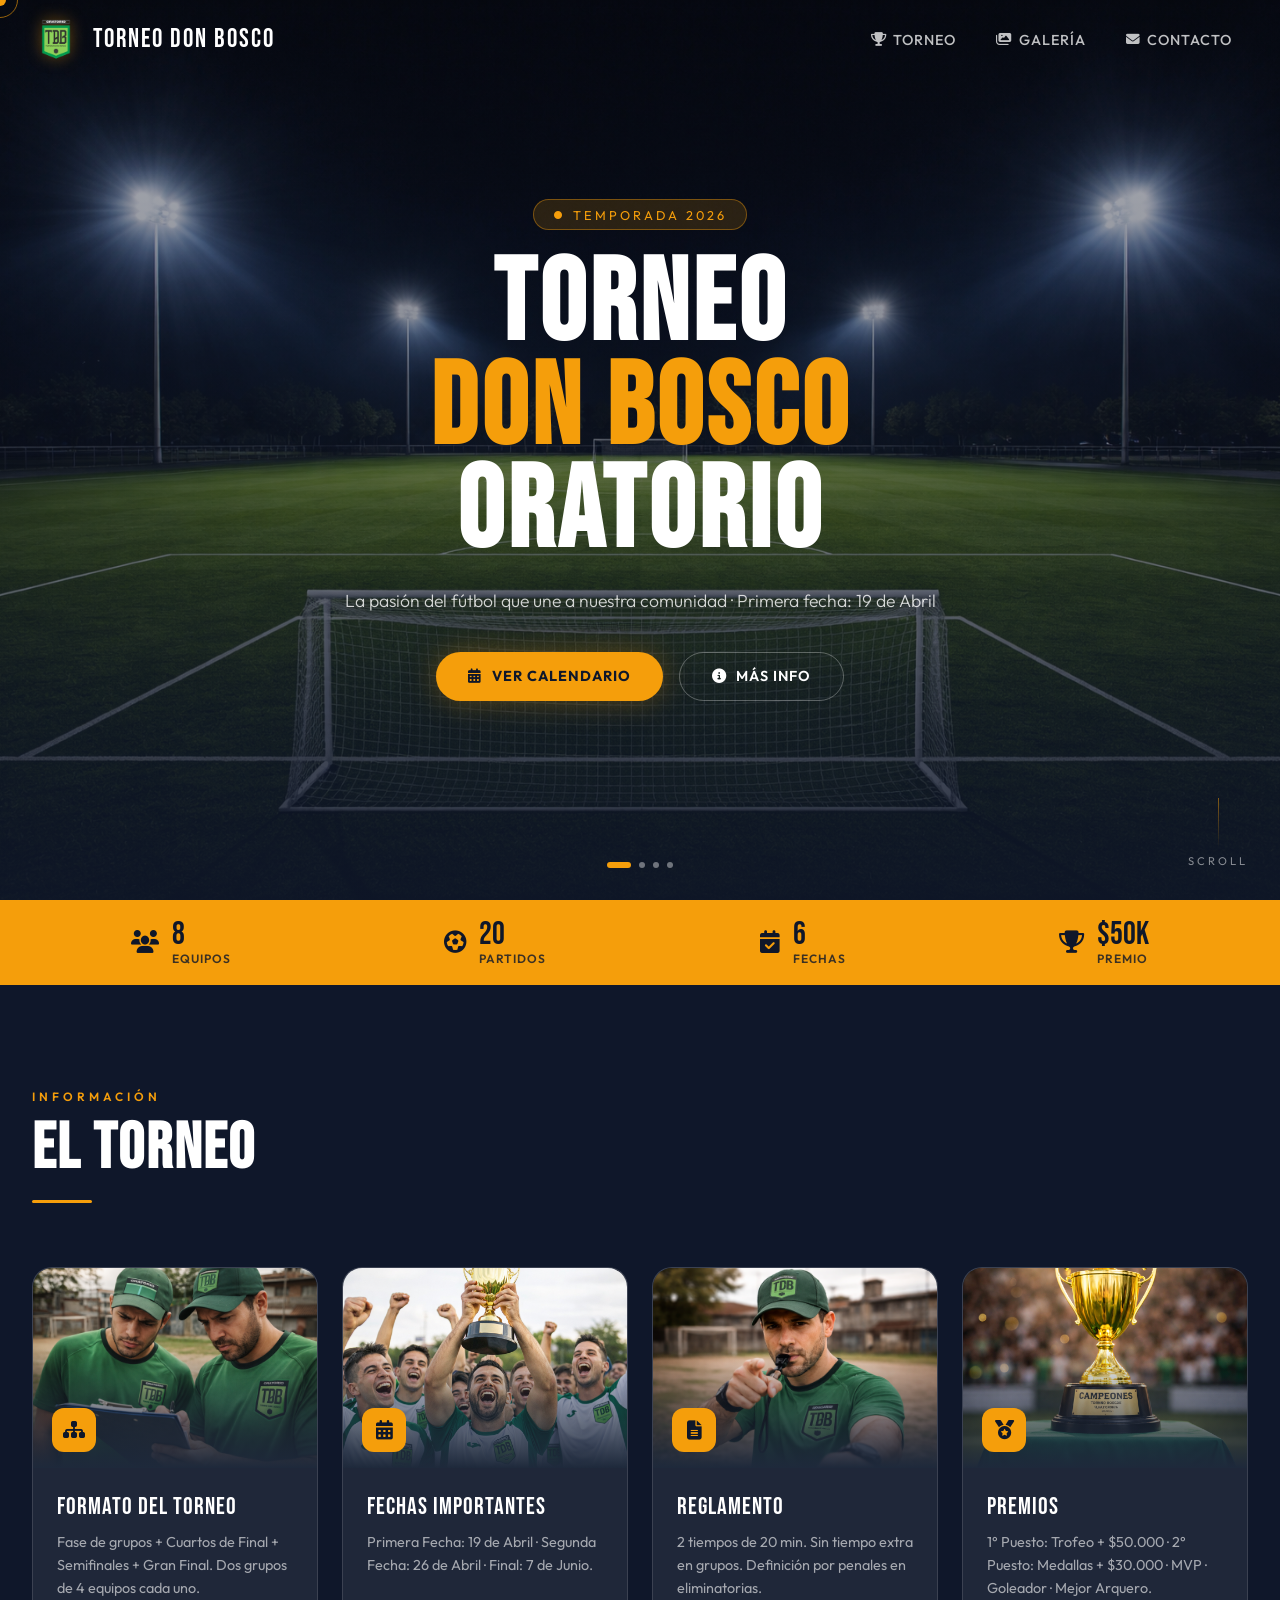
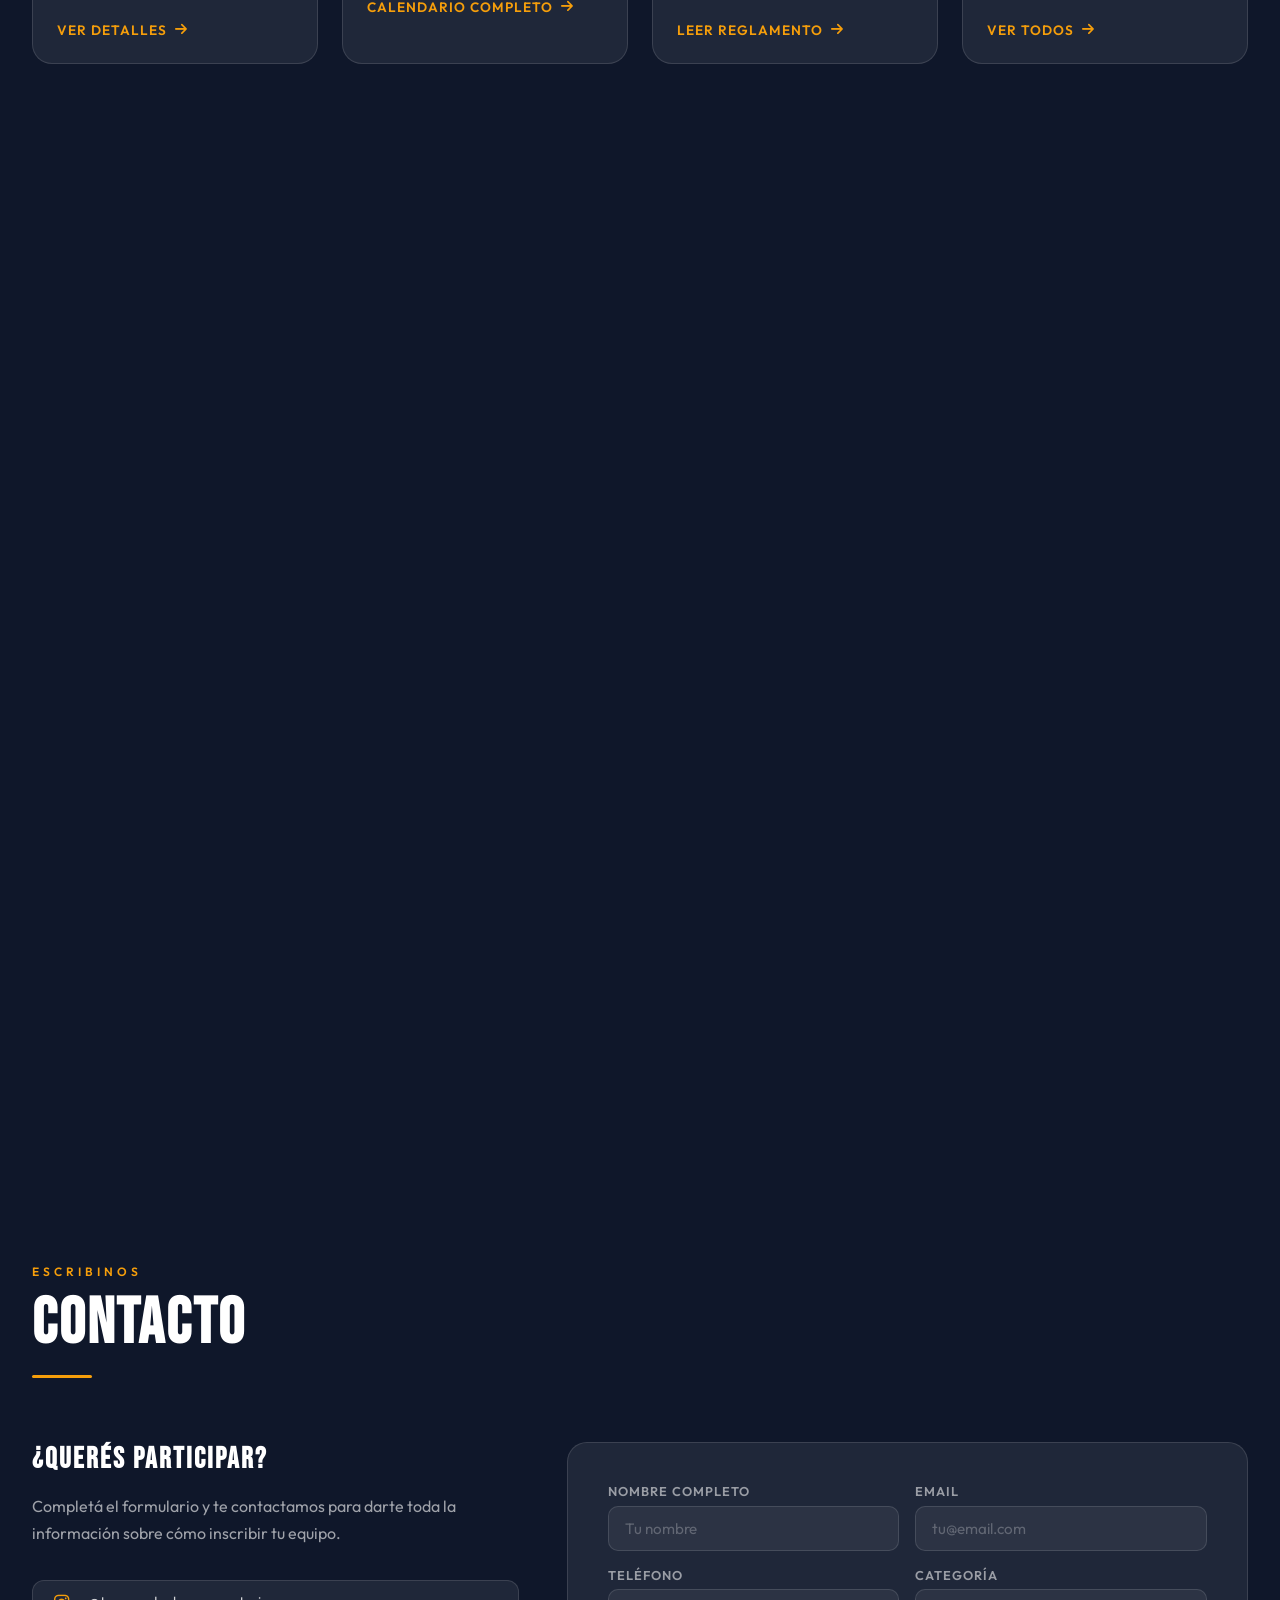
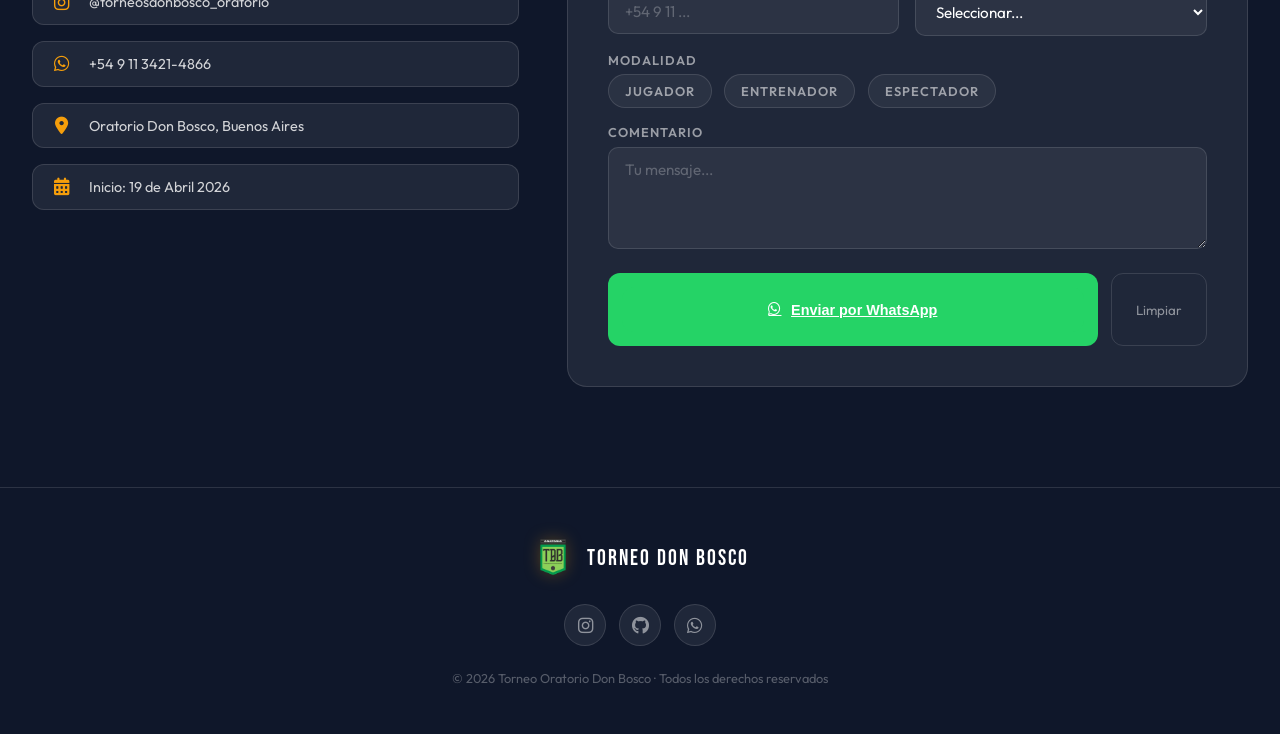
==== docs/index.html @ 9816b522 "Update calendar link in hero section to use correct file path" ====
<!DOCTYPE html>
<html lang="es">
<head>
    <meta charset="UTF-8">
    <meta name="viewport" content="width=device-width, initial-scale=1.0">
    <title>Torneo Oratorio Don Bosco 2026</title>

    <!-- Google Fonts -->
    <link href="https://fonts.googleapis.com/css2?family=Bebas+Neue&family=Outfit:wght@300;400;500;600;700&display=swap" rel="stylesheet">

    <!-- Font Awesome -->
    <link rel="stylesheet" href="https://cdnjs.cloudflare.com/ajax/libs/font-awesome/6.4.2/css/all.min.css">
    
    <!-- CSS -->
    <link rel="stylesheet" href="css/styles.css">

    <!-- Icons -->
    <script src="https://kit.fontawesome.com/a2d9d5a64f.js" crossorigin="anonymous"></script>

</head>
<body>

    <!-- Cursor -->
    <div class="cursor" id="cursor"></div>
    <div class="cursor-ring" id="cursorRing"></div>

    <!-- Progress bar scroll -->
    <div class="progress-bar" id="progressBar"></div>

    <!-- HEADER -->
    <header class="header" id="header">
        <div class="nav-inner">
            <a href="#home" class="nav-logo">
                <img src="img/iconos/logo - copia.png" alt="Logo Don Bosco">
                <span>Torneo Don Bosco</span>
            </a>
            <ul class="nav-links">
                <li><a href="#torneo"><i class="fas fa-trophy"></i> Torneo</a></li>
                <li><a href="#galeria"><i class="fas fa-images"></i> Galería</a></li>
                <li><a href="#contacto"><i class="fas fa-envelope"></i> Contacto</a></li>
            </ul>
            <div class="hamburger" id="hamburger">
                <span></span><span></span><span></span>
            </div>
        </div>
    </header>

    <!-- Mobile Menu -->
    <div class="mobile-menu" id="mobileMenu">
        <a href="#torneo" onclick="closeMobileMenu()">Torneo</a>
        <a href="#galeria" onclick="closeMobileMenu()">Galería</a>
        <a href="#contacto" onclick="closeMobileMenu()">Contacto</a>
    </div>

    <!-- HERO -->
    <section id="home" class="hero">
        <div class="hero-slides" id="heroSlides">
            <div class="hero-slide active">
                <img src="img/Campo de fútbol iluminado de noche.png" alt="Campo de noche">
            </div>
            <div class="hero-slide">
                <img src="img/galeria/barrida.png" alt="Jugadores">
            </div>
            <div class="hero-slide">
                <img src="img/Campo de fútbol al atardecer.png" alt="Atardecer">
            </div>
            <div class="hero-slide">
                <img src="img/jugadores festejando goles.png" alt="Festejo">
            </div>
        </div>
        <div class="hero-overlay"></div>
        <div class="hero-particles" id="particles"></div>

        <div class="hero-content">
            <div class="hero-tag">
                <i class="fas fa-circle" style="font-size: 8px; animation: pulse 1s ease infinite;"></i>
                Temporada 2026
            </div>
            <h1 class="hero-title">
                TORNEO<br>
                <span class="line-gold">DON BOSCO</span><br>
                ORATORIO
            </h1>
            <p class="hero-subtitle">La pasión del fútbol que une a nuestra comunidad · Primera fecha: 19 de Abril</p>
            <div class="hero-actions">
                <a href="fechas.html" class="btn-primary">
                    <i class="fas fa-calendar-alt"></i> Ver Calendario
                </a>
                <a href="#torneo" class="btn-ghost">
                    <i class="fas fa-info-circle"></i> Más Info
                </a>
            </div>
        </div>

        <div class="hero-dots" id="heroDots"></div>

        <div class="scroll-hint">
            <div class="scroll-line"></div>
            <span>scroll</span>
        </div>
    </section>

    <!-- STATS BAR -->
    <div class="stats-bar">
        <div class="stats-inner">
            <div class="stat-item">
                <i class="fas fa-users"></i>
                <div>
                    <div class="stat-num" data-count="8">0</div>
                    <div class="stat-label">Equipos</div>
                </div>
            </div>
            <div class="stat-item">
                <i class="fas fa-futbol"></i>
                <div>
                    <div class="stat-num" data-count="20">0</div>
                    <div class="stat-label">Partidos</div>
                </div>
            </div>
            <div class="stat-item">
                <i class="fas fa-calendar-check"></i>
                <div>
                    <div class="stat-num" data-count="6">0</div>
                    <div class="stat-label">Fechas</div>
                </div>
            </div>
            <div class="stat-item">
                <i class="fas fa-trophy"></i>
                <div>
                    <div class="stat-num">$50K</div>
                    <div class="stat-label">Premio</div>
                </div>
            </div>
        </div>
    </div>

    <!-- SECCIÓN TORNEO -->
    <section id="torneo" style="padding: 100px 2rem; max-width: 1300px; margin: auto;">
        <div class="section-header reveal">
            <div class="section-tag">Información</div>
            <h2 class="section-title">EL TORNEO</h2>
            <div class="section-line"></div>
        </div>
        <div class="cards-grid">
            <div class="info-card reveal" style="transition-delay: 0.1s;">
                <div class="card-img-wrap">
                    <img src="img/Revisión táctico en el campo.png" alt="Formato">
                    <div class="card-img-overlay"></div>
                    <div class="card-icon"><i class="fas fa-sitemap"></i></div>
                </div>
                <div class="card-body">
                    <div class="card-title">FORMATO DEL TORNEO</div>
                    <p class="card-desc">Fase de grupos + Cuartos de Final + Semifinales + Gran Final. Dos grupos de 4 equipos cada uno.</p>
                    <a href="formato.html" class="card-link" target="_blank">Ver detalles <i class="fas fa-arrow-right"></i></a>
                </div>
            </div>
            <div class="info-card reveal" style="transition-delay: 0.2s;">
                <div class="card-img-wrap">
                    <img src="img/campeones.png" alt="Fechas">
                    <div class="card-img-overlay"></div>
                    <div class="card-icon"><i class="fas fa-calendar-alt"></i></div>
                </div>
                <div class="card-body">
                    <div class="card-title">FECHAS IMPORTANTES</div>
                    <p class="card-desc">Primera Fecha: 19 de Abril · Segunda Fecha: 26 de Abril · Final: 7 de Junio.</p>
                    <a href="../docs/calendario/fechas.html" class="card-link" target="_blank">Calendario completo <i class="fas fa-arrow-right"></i></a>
                </div>
            </div>
            <div class="info-card reveal" style="transition-delay: 0.3s;">
                <div class="card-img-wrap">
                    <img src="img/Árbitro de fútbol en acción.png" alt="Reglamento">
                    <div class="card-img-overlay"></div>
                    <div class="card-icon"><i class="fas fa-file-alt"></i></div>
                </div>
                <div class="card-body">
                    <div class="card-title">REGLAMENTO</div>
                    <p class="card-desc">2 tiempos de 20 min. Sin tiempo extra en grupos. Definición por penales en eliminatorias.</p>
                    <a href="reglamento.html" class="card-link" target="_blank">Leer reglamento <i class="fas fa-arrow-right"></i></a>
                </div>
            </div>
            <div class="info-card reveal" style="transition-delay: 0.4s;">
                <div class="card-img-wrap">
                    <img src="img/copa.png" alt="Premios">
                    <div class="card-img-overlay"></div>
                    <div class="card-icon"><i class="fas fa-medal"></i></div>
                </div>
                <div class="card-body">
                    <div class="card-title">PREMIOS</div>
                    <p class="card-desc">1° Puesto: Trofeo + $50.000 · 2° Puesto: Medallas + $30.000 · MVP · Goleador · Mejor Arquero.</p>
                    <a href="premios.html" class="card-link" target="_blank">Ver todos <i class="fas fa-arrow-right"></i></a>
                </div>
            </div>
        </div>
    </section>


    <!-- GALERÍA -->
    <section id="galeria" style="padding: 100px 2rem; max-width: 1300px; margin: auto;">
        <div class="section-header reveal">
            <div class="section-tag">Momentos</div>
            <h2 class="section-title">GALERÍA</h2>
            <div class="section-line"></div>
        </div>
        <div class="gallery-masonry reveal">
            <div class="gallery-item" data-src="img/galeria/inicio de partido.png">
                <img src="img/galeria/inicio de partido.png" alt="Inicio de partido">
                <div class="gallery-item-overlay"><i class="fas fa-expand"></i></div>
            </div>
            <div class="gallery-item" data-src="img/galeria/equipo completo.png">
                <img src="img/galeria/equipo completo.png" alt="Equipo">
                <div class="gallery-item-overlay"><i class="fas fa-expand"></i></div>
            </div>
            <div class="gallery-item" data-src="img/galeria/FESTEJANDO.png">
                <img src="img/galeria/FESTEJANDO.png" alt="Festejo">
                <div class="gallery-item-overlay"><i class="fas fa-expand"></i></div>
            </div>
            <div class="gallery-item" data-src="img/galeria/hinchada.png">
                <img src="img/galeria/hinchada.png" alt="Hinchada">
                <div class="gallery-item-overlay"><i class="fas fa-expand"></i></div>
            </div>
            <div class="gallery-item" data-src="img/galeria/pateando al arco.png">
                <img src="img/galeria/pateando al arco.png" alt="Tiro">
                <div class="gallery-item-overlay"><i class="fas fa-expand"></i></div>
            </div>
            <div class="gallery-item" data-src="img/galeria/inicio.jpeg">
                <img src="img/galeria/inicio.jpeg" alt="Inicio">
                <div class="gallery-item-overlay"><i class="fas fa-expand"></i></div>
            </div>
            <div class="gallery-item" data-src="img/galeria/atajada.jpeg">
                <img src="img/galeria/atajada.jpeg" alt="Atajada">
                <div class="gallery-item-overlay"><i class="fas fa-expand"></i></div>
            </div>
            <div class="gallery-item" data-src="img/galeria/tarjeta.jpeg">
                <img src="img/galeria/tarjeta.jpeg" alt="Tarjeta">
                <div class="gallery-item-overlay"><i class="fas fa-expand"></i></div>
            </div>
        </div>
    </section>

    <!-- Lightbox -->
    <div class="lightbox" id="lightbox">
        <button class="lightbox-close" id="lbClose"><i class="fas fa-times"></i></button>
        <button class="lightbox-prev" id="lbPrev"><i class="fas fa-chevron-left"></i></button>
        <img id="lbImg" src="" alt="">
        <button class="lightbox-next" id="lbNext"><i class="fas fa-chevron-right"></i></button>
    </div>


    <!-- CONTACTO -->
    <section id="contacto" style="padding: 100px 2rem; max-width: 1300px; margin: auto;">
        <div class="section-header reveal">
            <div class="section-tag">Escribinos</div>
            <h2 class="section-title">CONTACTO</h2>
            <div class="section-line"></div>
        </div>
        <div class="contact-grid">
            <div class="reveal">
                <div class="contact-info">
                    <h3>¿QUERÉS PARTICIPAR?</h3>
                    <p>Completá el formulario y te contactamos para darte toda la información sobre cómo inscribir tu equipo.</p>
                    <div class="contact-detail">
                        <i class="fab fa-instagram"></i>
                        <span>@torneosdonbosco_oratorio</span>
                    </div>
                    <div class="contact-detail">
                        <i class="fab fa-whatsapp"></i>
                        <span>+54 9 11 3421-4866</span>
                    </div>
                    <div class="contact-detail">
                        <i class="fas fa-map-marker-alt"></i>
                        <span>Oratorio Don Bosco, Buenos Aires</span>
                    </div>
                    <div class="contact-detail">
                        <i class="fas fa-calendar-alt"></i>
                        <span>Inicio: 19 de Abril 2026</span>
                    </div>
                </div>
            </div>
            <div class="reveal" style="transition-delay: 0.2s;">
                <div class="form-card">
                    <form id="contactForm">
                        <div class="form-grid">
                            <div class="form-group">
                                <label for="nombre">Nombre Completo</label>
                                <input type="text" id="nombre" name="nombre" placeholder="Tu nombre" required>
                            </div>
                            <div class="form-group">
                                <label for="email">Email</label>
                                <input type="email" id="email" name="email" placeholder="tu@email.com" required>
                            </div>
                            <div class="form-group">
                                <label for="telefono">Teléfono</label>
                                <input type="tel" id="telefono" name="telefono" placeholder="+54 9 11 ...">
                            </div>
                            <div class="form-group">
                                <label for="categoria">Categoría</label>
                                <select id="categoria" name="categoria">
                                    <option value="">Seleccionar...</option>
                                    <option value="infantil">Infantil</option>
                                    <option value="juvenil">Juvenil</option>
                                    <option value="senior">Senior</option>
                                </select>
                            </div>
                            <div class="form-group full">
                                <label>Modalidad</label>
                                <div class="radio-group">
                                    <label class="radio-opt">
                                        <input type="radio" name="modalidad" value="Jugador"> Jugador
                                    </label>
                                    <label class="radio-opt">
                                        <input type="radio" name="modalidad" value="Entrenador"> Entrenador
                                    </label>
                                    <label class="radio-opt">
                                        <input type="radio" name="modalidad" value="Espectador"> Espectador
                                    </label>
                                </div>
                            </div>
                            <div class="form-group full">
                                <label for="comentario">Comentario</label>
                                <textarea id="comentario" name="comentario" rows="4" placeholder="Tu mensaje..." required></textarea>
                            </div>
                        </div>
                        <div class="form-actions">
                            <button type="submit" class="btn-wa">
                                <a href="https://wa.me/5491134214866" target="_blank" class="btn-wa">
                                    <i class="fab fa-whatsapp"></i> Enviar por WhatsApp
                                </a>
                            </button>
                            <button type="reset" class="btn-clear">Limpiar</button>
                        </div>
                    </form>
                </div>
            </div>
        </div>
    </section>

    <!-- FOOTER -->
    <footer>
        <div class="footer-inner">
            <a href="#home" class="footer-logo">
                <img src="img/iconos/logo - copia.png" alt="Logo">
                <span>Torneo Don Bosco</span>
            </a>
            <div class="footer-links">
                <a href="https://www.instagram.com/torneosdonbosco_oratorio/" class="footer-link" target="_blank">
                    <i class="fab fa-instagram"></i>
                </a>
                <a href="https://github.com/nicololos06?tab=repositories" class="footer-link" target="_blank">
                    <i class="fab fa-github"></i>
                </a>
                <a href="https://wa.me/5491134214866" class="footer-link" target="_blank">
                    <i class="fab fa-whatsapp"></i>
                </a>
            </div>
            <p class="footer-copy">© 2026 Torneo Oratorio Don Bosco · Todos los derechos reservados</p>
        </div>
    </footer>

<!-- JS -->
    <script src="js/script.js"></script>
    <!-- Bootstrap JS -->
    <script src="https://cdn.jsdelivr.net/npm/bootstrap@5.3.0/dist/js/bootstrap.bundle.min.js"></script>

</body>
</html>
---- docs/css/styles.css ----
/* ===========================
            VARIABLES & RESET
        =========================== */
        :root {
            --gold: #f59e0b;
            --gold-dark: #d97706;
            --navy: #0f172a;
            --navy-mid: #1e293b;
            --navy-light: #334155;
            --blue: #1e3a8a;
            --blue-bright: #3b82f6;
            --white: #ffffff;
            --glass: rgba(255,255,255,0.07);
            --glass-border: rgba(255,255,255,0.12);
            --font-display: 'Bebas Neue', sans-serif;
            --font-body: 'Outfit', sans-serif;
            --transition: all 0.4s cubic-bezier(0.25, 0.46, 0.45, 0.94);
        }

        * { margin: 0; padding: 0; box-sizing: border-box; }

        html { scroll-behavior: smooth; }

        body {
            font-family: var(--font-body);
            background: var(--navy);
            color: var(--white);
            overflow-x: hidden;
        }

        /* ===========================
           CURSOR PERSONALIZADO
        =========================== */
        .cursor {
            width: 12px; height: 12px;
            background: var(--gold);
            border-radius: 50%;
            position: fixed;
            pointer-events: none;
            z-index: 9999;
            transform: translate(-50%, -50%);
            transition: transform 0.1s ease, width 0.3s, height 0.3s, background 0.3s;
        }
        .cursor-ring {
            width: 36px; height: 36px;
            border: 1.5px solid var(--gold);
            border-radius: 50%;
            position: fixed;
            pointer-events: none;
            z-index: 9998;
            transform: translate(-50%, -50%);
            transition: transform 0.15s ease, width 0.3s, height 0.3s, opacity 0.3s;
            opacity: 0.6;
        }

        /* ===========================
           HEADER / NAV
        =========================== */
        .header {
            position: fixed;
            top: 0; width: 100%;
            z-index: 1000;
            padding: 1rem 2rem;
            transition: var(--transition);
        }
        .header.scrolled {
            background: rgba(15,23,42,0.92);
            backdrop-filter: blur(20px);
            border-bottom: 1px solid var(--glass-border);
            padding: 0.7rem 2rem;
        }
        .nav-inner {
            max-width: 1300px;
            margin: auto;
            display: flex;
            justify-content: space-between;
            align-items: center;
        }
        .nav-logo {
            display: flex;
            align-items: center;
            gap: 0.8rem;
            text-decoration: none;
        }
        .nav-logo img {
            height: 48px;
            filter: drop-shadow(0 0 8px rgba(245,158,11,0.4));
        }
        .nav-logo span {
            font-family: var(--font-display);
            font-size: 1.6rem;
            letter-spacing: 2px;
            color: var(--white);
            line-height: 1;
        }
        .nav-links {
            display: flex;
            list-style: none;
            gap: 0.5rem;
        }
        .nav-links a {
            color: rgba(255,255,255,0.75);
            text-decoration: none;
            font-size: 0.9rem;
            font-weight: 500;
            letter-spacing: 1px;
            text-transform: uppercase;
            padding: 0.5rem 1rem;
            border-radius: 50px;
            transition: var(--transition);
            display: flex;
            align-items: center;
            gap: 0.4rem;
        }
        .nav-links a:hover {
            color: var(--gold);
            background: rgba(245,158,11,0.1);
        }
        .nav-links a i { font-size: 0.85rem; }

        /* Hamburger */
        .hamburger {
            display: none;
            flex-direction: column;
            gap: 5px;
            cursor: pointer;
            padding: 8px;
        }
        .hamburger span {
            display: block;
            width: 24px; height: 2px;
            background: var(--white);
            border-radius: 2px;
            transition: var(--transition);
        }
        .hamburger.open span:nth-child(1) { transform: translateY(7px) rotate(45deg); }
        .hamburger.open span:nth-child(2) { opacity: 0; }
        .hamburger.open span:nth-child(3) { transform: translateY(-7px) rotate(-45deg); }

        .mobile-menu {
            display: none;
            position: fixed;
            top: 0; left: 0;
            width: 100%; height: 100vh;
            background: rgba(15,23,42,0.98);
            backdrop-filter: blur(20px);
            z-index: 999;
            flex-direction: column;
            align-items: center;
            justify-content: center;
            gap: 2rem;
        }
        .mobile-menu.open { display: flex; }
        .mobile-menu a {
            font-family: var(--font-display);
            font-size: 2.5rem;
            letter-spacing: 4px;
            color: var(--white);
            text-decoration: none;
            transition: var(--transition);
        }
        .mobile-menu a:hover { color: var(--gold); }

        /* ===========================
           HERO
        =========================== */
        .hero {
            position: relative;
            height: 100vh;
            min-height: 600px;
            display: flex;
            align-items: center;
            justify-content: center;
            overflow: hidden;
        }
        .hero-slides {
            position: absolute;
            inset: 0;
        }
        .hero-slide {
            position: absolute;
            inset: 0;
            opacity: 0;
            transition: opacity 1.2s ease;
        }
        .hero-slide.active { opacity: 1; }
        .hero-slide img {
            width: 100%; height: 100%;
            object-fit: cover;
            object-position: center;
            transform: scale(1.05);
            transition: transform 8s ease;
        }
        .hero-slide.active img { transform: scale(1); }
        .hero-overlay {
            position: absolute;
            inset: 0;
            background: linear-gradient(
                to bottom,
                rgba(15,23,42,0.3) 0%,
                rgba(15,23,42,0.55) 50%,
                rgba(15,23,42,0.9) 100%
            );
        }

        /* Partículas hero */
        .hero-particles {
            position: absolute;
            inset: 0;
            pointer-events: none;
        }
        .particle {
            position: absolute;
            width: 3px; height: 3px;
            background: var(--gold);
            border-radius: 50%;
            opacity: 0;
            animation: floatParticle linear infinite;
        }

        @keyframes floatParticle {
            0% { opacity: 0; transform: translateY(0) translateX(0); }
            10% { opacity: 0.6; }
            90% { opacity: 0.2; }
            100% { opacity: 0; transform: translateY(-120px) translateX(30px); }
        }

        .hero-content {
            position: relative;
            z-index: 2;
            text-align: center;
            padding: 2rem;
            max-width: 900px;
        }
        .hero-tag {
            display: inline-flex;
            align-items: center;
            gap: 0.5rem;
            background: rgba(245,158,11,0.15);
            border: 1px solid rgba(245,158,11,0.4);
            color: var(--gold);
            font-size: 0.8rem;
            letter-spacing: 3px;
            text-transform: uppercase;
            padding: 0.4rem 1.2rem;
            border-radius: 50px;
            margin-bottom: 1.5rem;
            animation: fadeInDown 0.8s ease both;
        }
        .hero-title {
            font-family: var(--font-display);
            font-size: clamp(3.5rem, 9vw, 8rem);
            line-height: 0.9;
            letter-spacing: 4px;
            margin-bottom: 1.5rem;
            animation: fadeInUp 1s ease 0.2s both;
        }
        .hero-title .line-gold { color: var(--gold); }
        .hero-subtitle {
            font-size: 1.1rem;
            font-weight: 300;
            color: rgba(255,255,255,0.8);
            margin-bottom: 2.5rem;
            animation: fadeInUp 1s ease 0.4s both;
        }
        .hero-actions {
            display: flex;
            gap: 1rem;
            justify-content: center;
            flex-wrap: wrap;
            animation: fadeInUp 1s ease 0.6s both;
        }

        .btn-primary {
            display: inline-flex;
            align-items: center;
            gap: 0.6rem;
            padding: 0.9rem 2rem;
            background: var(--gold);
            color: var(--navy);
            font-weight: 700;
            font-size: 0.9rem;
            letter-spacing: 1px;
            text-transform: uppercase;
            text-decoration: none;
            border-radius: 50px;
            border: none;
            cursor: pointer;
            transition: var(--transition);
            box-shadow: 0 0 30px rgba(245,158,11,0.3);
        }
        .btn-primary:hover {
            background: var(--gold-dark);
            transform: translateY(-3px);
            box-shadow: 0 10px 40px rgba(245,158,11,0.5);
        }
        .btn-ghost {
            display: inline-flex;
            align-items: center;
            gap: 0.6rem;
            padding: 0.9rem 2rem;
            background: transparent;
            color: var(--white);
            font-weight: 600;
            font-size: 0.9rem;
            letter-spacing: 1px;
            text-transform: uppercase;
            text-decoration: none;
            border-radius: 50px;
            border: 1.5px solid rgba(255,255,255,0.3);
            cursor: pointer;
            transition: var(--transition);
        }
        .btn-ghost:hover {
            border-color: var(--gold);
            color: var(--gold);
            transform: translateY(-3px);
        }

        /* Carousel dots */
        .hero-dots {
            position: absolute;
            bottom: 2rem;
            left: 50%;
            transform: translateX(-50%);
            display: flex;
            gap: 8px;
            z-index: 2;
        }
        .dot {
            width: 6px; height: 6px;
            border-radius: 50%;
            background: rgba(255,255,255,0.4);
            cursor: pointer;
            transition: var(--transition);
        }
        .dot.active {
            background: var(--gold);
            width: 24px;
            border-radius: 3px;
        }

        /* Scroll indicator */
        .scroll-hint {
            position: absolute;
            bottom: 2rem;
            right: 2rem;
            display: flex;
            flex-direction: column;
            align-items: center;
            gap: 6px;
            z-index: 2;
            opacity: 0.5;
            font-size: 0.7rem;
            letter-spacing: 3px;
            text-transform: uppercase;
        }
        .scroll-line {
            width: 1px;
            height: 50px;
            background: linear-gradient(to bottom, var(--gold), transparent);
            animation: scrollPulse 2s ease infinite;
        }
        @keyframes scrollPulse {
            0%, 100% { opacity: 0.3; transform: scaleY(1); }
            50% { opacity: 1; transform: scaleY(1.2); }
        }

        /* ===========================
           STATS BAR
        =========================== */
        .stats-bar {
            background: var(--gold);
            padding: 1.2rem 2rem;
            overflow: hidden;
        }
        .stats-inner {
            max-width: 1300px;
            margin: auto;
            display: flex;
            justify-content: space-around;
            align-items: center;
            gap: 1rem;
            flex-wrap: wrap;
        }
        .stat-item {
            display: flex;
            align-items: center;
            gap: 0.8rem;
            color: var(--navy);
        }
        .stat-item i { font-size: 1.4rem; }
        .stat-num {
            font-family: var(--font-display);
            font-size: 2rem;
            line-height: 1;
        }
        .stat-label {
            font-size: 0.75rem;
            font-weight: 600;
            letter-spacing: 1px;
            text-transform: uppercase;
            opacity: 0.8;
        }

        /* ===========================
           SECTION SHARED
        =========================== */
        .section {
            padding: 100px 2rem;
            max-width: 1300px;
            margin: auto;
        }
        .section-header {
            margin-bottom: 4rem;
        }
        .section-tag {
            display: inline-block;
            font-size: 0.75rem;
            letter-spacing: 4px;
            text-transform: uppercase;
            color: var(--gold);
            font-weight: 600;
            margin-bottom: 0.8rem;
        }
        .section-title {
            font-family: var(--font-display);
            font-size: clamp(2.5rem, 5vw, 4.5rem);
            line-height: 1;
            letter-spacing: 2px;
        }
        .section-line {
            width: 60px; height: 3px;
            background: var(--gold);
            border-radius: 2px;
            margin-top: 1.2rem;
        }

        /* Reveal animation */
        .reveal {
            opacity: 0;
            transform: translateY(40px);
            transition: opacity 0.7s ease, transform 0.7s ease;
        }
        .reveal.visible {
            opacity: 1;
            transform: translateY(0);
        }

        /* ===========================
           CARDS / TORNEO INFO
        =========================== */
        .cards-grid {
            display: grid;
            grid-template-columns: repeat(auto-fit, minmax(280px, 1fr));
            gap: 1.5rem;
        }
        .info-card {
            background: var(--glass);
            border: 1px solid var(--glass-border);
            border-radius: 20px;
            overflow: hidden;
            transition: var(--transition);
            cursor: pointer;
            position: relative;
        }
        .info-card::before {
            content: '';
            position: absolute;
            inset: 0;
            background: linear-gradient(135deg, rgba(245,158,11,0.08), transparent);
            opacity: 0;
            transition: var(--transition);
        }
        .info-card:hover {
            transform: translateY(-8px);
            border-color: rgba(245,158,11,0.4);
            box-shadow: 0 20px 60px rgba(0,0,0,0.4);
        }
        .info-card:hover::before { opacity: 1; }
        .card-img-wrap {
            position: relative;
            height: 200px;
            overflow: hidden;
        }
        .card-img-wrap img {
            width: 100%; height: 100%;
            object-fit: cover;
            transition: transform 0.6s ease;
        }
        .info-card:hover .card-img-wrap img { transform: scale(1.08); }
        .card-img-overlay {
            position: absolute;
            inset: 0;
            background: linear-gradient(to top, var(--navy-mid) 0%, transparent 60%);
        }
        .card-icon {
            position: absolute;
            bottom: 1rem; left: 1.2rem;
            width: 44px; height: 44px;
            background: var(--gold);
            border-radius: 12px;
            display: flex;
            align-items: center;
            justify-content: center;
            font-size: 1.2rem;
            color: var(--navy);
        }
        .card-body {
            padding: 1.5rem;
        }
        .card-title {
            font-family: var(--font-display);
            font-size: 1.5rem;
            letter-spacing: 1px;
            margin-bottom: 0.6rem;
        }
        .card-desc {
            font-size: 0.9rem;
            color: rgba(255,255,255,0.6);
            line-height: 1.6;
            margin-bottom: 1.2rem;
        }
        .card-link {
            display: inline-flex;
            align-items: center;
            gap: 0.5rem;
            color: var(--gold);
            font-size: 0.85rem;
            font-weight: 600;
            letter-spacing: 1px;
            text-transform: uppercase;
            text-decoration: none;
            transition: var(--transition);
        }
        .card-link i { transition: transform 0.3s ease; }
        .card-link:hover i { transform: translateX(4px); }

        .info-card::before {
                pointer-events: none;
                            }
        .info-card::before {
                pointer-events: none;
                            }
       
        /* ===========================
           GALERÍA
        =========================== */
        .gallery-masonry {
            columns: 4;
            column-gap: 12px;
            gap: 12px;
        }
        @media (max-width: 1024px) { .gallery-masonry { columns: 3; } }
        @media (max-width: 768px) { .gallery-masonry { columns: 2; } }
        @media (max-width: 480px) { .gallery-masonry { columns: 1; } }

        .gallery-item {
            break-inside: avoid;
            margin-bottom: 12px;
            position: relative;
            overflow: hidden;
            border-radius: 12px;
            cursor: pointer;
        }
        .gallery-item img {
            width: 100%;
            display: block;
            transition: transform 0.6s ease;
        }
        .gallery-item:hover img { transform: scale(1.06); }
        .gallery-item-overlay {
            position: absolute;
            inset: 0;
            background: rgba(15,23,42,0.5);
            opacity: 0;
            transition: var(--transition);
            display: flex;
            align-items: center;
            justify-content: center;
            font-size: 1.5rem;
            color: var(--gold);
        }
        .gallery-item:hover .gallery-item-overlay { opacity: 1; }

        /* Lightbox */
        .lightbox {
            display: none;
            position: fixed;
            inset: 0;
            background: rgba(0,0,0,0.95);
            z-index: 2000;
            align-items: center;
            justify-content: center;
        }
        .lightbox.open { display: flex; }
        .lightbox img {
            max-width: 90vw;
            max-height: 85vh;
            border-radius: 12px;
            object-fit: contain;
        }
        .lightbox-close {
            position: absolute;
            top: 1.5rem; right: 2rem;
            font-size: 2rem;
            color: rgba(255,255,255,0.6);
            cursor: pointer;
            transition: var(--transition);
            background: none;
            border: none;
        }
        .lightbox-close:hover { color: var(--gold); }
        .lightbox-prev, .lightbox-next {
            position: absolute;
            top: 50%;
            transform: translateY(-50%);
            background: rgba(255,255,255,0.1);
            border: 1px solid rgba(255,255,255,0.2);
            color: white;
            font-size: 1.4rem;
            width: 50px; height: 50px;
            border-radius: 50%;
            display: flex; align-items: center; justify-content: center;
            cursor: pointer;
            transition: var(--transition);
        }
        .lightbox-prev { left: 1.5rem; }
        .lightbox-next { right: 1.5rem; }
        .lightbox-prev:hover, .lightbox-next:hover {
            background: var(--gold);
            color: var(--navy);
            border-color: var(--gold);
        }

        /* ===========================
           CONTACTO
        =========================== */
        .contact-grid {
            display: grid;
            grid-template-columns: 1fr 1.4fr;
            gap: 3rem;
            align-items: start;
        }
        @media (max-width: 900px) { .contact-grid { grid-template-columns: 1fr; } }

        .contact-info h3 {
            font-family: var(--font-display);
            font-size: 1.8rem;
            letter-spacing: 2px;
            margin-bottom: 1rem;
        }
        .contact-info p {
            color: rgba(255,255,255,0.6);
            line-height: 1.7;
            margin-bottom: 2rem;
        }
        .contact-detail {
            display: flex;
            align-items: center;
            gap: 1rem;
            margin-bottom: 1rem;
            padding: 0.8rem 1rem;
            background: var(--glass);
            border: 1px solid var(--glass-border);
            border-radius: 12px;
        }
        .contact-detail i {
            font-size: 1.1rem;
            color: var(--gold);
            width: 24px;
            text-align: center;
        }
        .contact-detail span { font-size: 0.9rem; color: rgba(255,255,255,0.8); }

        .form-card {
            background: var(--glass);
            border: 1px solid var(--glass-border);
            border-radius: 20px;
            padding: 2.5rem;
        }
        .form-grid {
            display: grid;
            grid-template-columns: 1fr 1fr;
            gap: 1rem;
            margin-bottom: 1rem;
        }
        @media (max-width: 600px) { .form-grid { grid-template-columns: 1fr; } }
        .form-group {
            display: flex;
            flex-direction: column;
            gap: 0.4rem;
        }
        .form-group.full { grid-column: 1 / -1; }
        .form-group label {
            font-size: 0.8rem;
            font-weight: 600;
            letter-spacing: 1px;
            text-transform: uppercase;
            color: rgba(255,255,255,0.55);
        }
        .form-group input,
        .form-group select,
        .form-group textarea {
            background: rgba(255,255,255,0.06);
            border: 1px solid var(--glass-border);
            border-radius: 10px;
            padding: 0.75rem 1rem;
            color: var(--white);
            font-family: var(--font-body);
            font-size: 0.95rem;
            transition: var(--transition);
            outline: none;
        }
        .form-group select option { background: var(--navy-mid); }
        .form-group input:focus,
        .form-group select:focus,
        .form-group textarea:focus {
            border-color: var(--gold);
            background: rgba(245,158,11,0.06);
        }
        .form-group input::placeholder,
        .form-group textarea::placeholder { color: rgba(255,255,255,0.25); }

        .radio-group {
            display: flex;
            gap: 0.8rem;
            flex-wrap: wrap;
        }
        .radio-opt {
            display: flex;
            align-items: center;
            gap: 0.5rem;
            padding: 0.5rem 1rem;
            background: rgba(255,255,255,0.05);
            border: 1px solid var(--glass-border);
            border-radius: 50px;
            cursor: pointer;
            transition: var(--transition);
            font-size: 0.85rem;
        }
        .radio-opt:has(input:checked) {
            background: rgba(245,158,11,0.15);
            border-color: var(--gold);
            color: var(--gold);
        }
        .radio-opt input { display: none; }

        .form-actions {
            display: flex;
            gap: 0.8rem;
            margin-top: 1.5rem;
        }
        .btn-wa {
            flex: 1;
            display: flex;
            align-items: center;
            justify-content: center;
            gap: 0.6rem;
            padding: 0.9rem;
            background: #25D366;
            color: white;
            font-weight: 700;
            font-size: 0.9rem;
            border: none;
            border-radius: 12px;
            cursor: pointer;
            transition: var(--transition);
        }
        .btn-wa:hover { background: #1ebe5d; transform: translateY(-2px); }
        .btn-clear {
            padding: 0.9rem 1.5rem;
            background: transparent;
            border: 1px solid var(--glass-border);
            color: rgba(255,255,255,0.5);
            border-radius: 12px;
            cursor: pointer;
            font-family: var(--font-body);
            transition: var(--transition);
        }
        .btn-clear:hover { border-color: rgba(255,255,255,0.3); color: white; }

        /* Toast */
        .toast {
            position: fixed;
            bottom: 2rem;
            right: 2rem;
            background: var(--navy-mid);
            border: 1px solid rgba(245,158,11,0.4);
            border-radius: 12px;
            padding: 1rem 1.5rem;
            display: flex;
            align-items: center;
            gap: 0.8rem;
            z-index: 4000;
            transform: translateY(100px);
            opacity: 0;
            transition: all 0.4s cubic-bezier(0.34, 1.56, 0.64, 1);
            max-width: 320px;
        }
        .toast.show { transform: translateY(0); opacity: 1; }
        .toast i { color: #25D366; font-size: 1.2rem; }
        .toast-msg { font-size: 0.9rem; line-height: 1.4; }

        /* ===========================
           FOOTER
        =========================== */
        footer {
            background: var(--navy);
            border-top: 1px solid var(--glass-border);
            padding: 3rem 2rem;
            text-align: center;
        }
        .footer-inner {
            max-width: 1300px;
            margin: auto;
            display: flex;
            flex-direction: column;
            align-items: center;
            gap: 1.5rem;
        }
        .footer-logo {
            display: flex;
            align-items: center;
            gap: 0.8rem;
            text-decoration: none;
        }
        .footer-logo img { height: 44px; filter: drop-shadow(0 0 8px rgba(245,158,11,0.3)); }
        .footer-logo span {
            font-family: var(--font-display);
            font-size: 1.4rem;
            letter-spacing: 2px;
            color: var(--white);
        }
        .footer-links {
            display: flex;
            gap: 0.8rem;
        }
        .footer-link {
            width: 42px; height: 42px;
            border-radius: 50%;
            background: var(--glass);
            border: 1px solid var(--glass-border);
            display: flex; align-items: center; justify-content: center;
            color: rgba(255,255,255,0.5);
            font-size: 1.1rem;
            text-decoration: none;
            transition: var(--transition);
        }
        .footer-link:hover {
            background: var(--gold);
            border-color: var(--gold);
            color: var(--navy);
            transform: translateY(-3px);
        }
        .footer-copy {
            font-size: 0.8rem;
            color: rgba(255,255,255,0.3);
        }

        /* ===========================
           ANIMACIONES CLAVE
        =========================== */
        @keyframes fadeInDown {
            from { opacity: 0; transform: translateY(-20px); }
            to { opacity: 1; transform: translateY(0); }
        }
        @keyframes fadeInUp {
            from { opacity: 0; transform: translateY(30px); }
            to { opacity: 1; transform: translateY(0); }
        }

        /* Progress bar top */
        .progress-bar {
            position: fixed;
            top: 0; left: 0;
            height: 3px;
            background: var(--gold);
            z-index: 9999;
            transition: width 0.1s linear;
        }

        /* ===========================
           RESPONSIVE
        =========================== */
        @media (max-width: 768px) {
            .nav-links { display: none; }
            .hamburger { display: flex; }
            .hero-title { font-size: 3rem; }
            .stats-inner { justify-content: center; }
            .stat-item { flex-direction: column; text-align: center; gap: 0.3rem; }
            .cards-grid { grid-template-columns: 1fr; }
            .premios-grid { grid-template-columns: 1fr 1fr; }
            .premio-card.destacado { grid-column: span 2; }
            .scroll-hint { display: none; }
            .cursor, .cursor-ring { display: none; }
        }
        @media (max-width: 480px) {
            .section { padding: 70px 1.2rem; }
            .premios-grid { grid-template-columns: 1fr; }
            .premio-card.destacado { grid-column: span 1; aspect-ratio: 4/3; }
            .hero-actions { flex-direction: column; align-items: center; }
        }
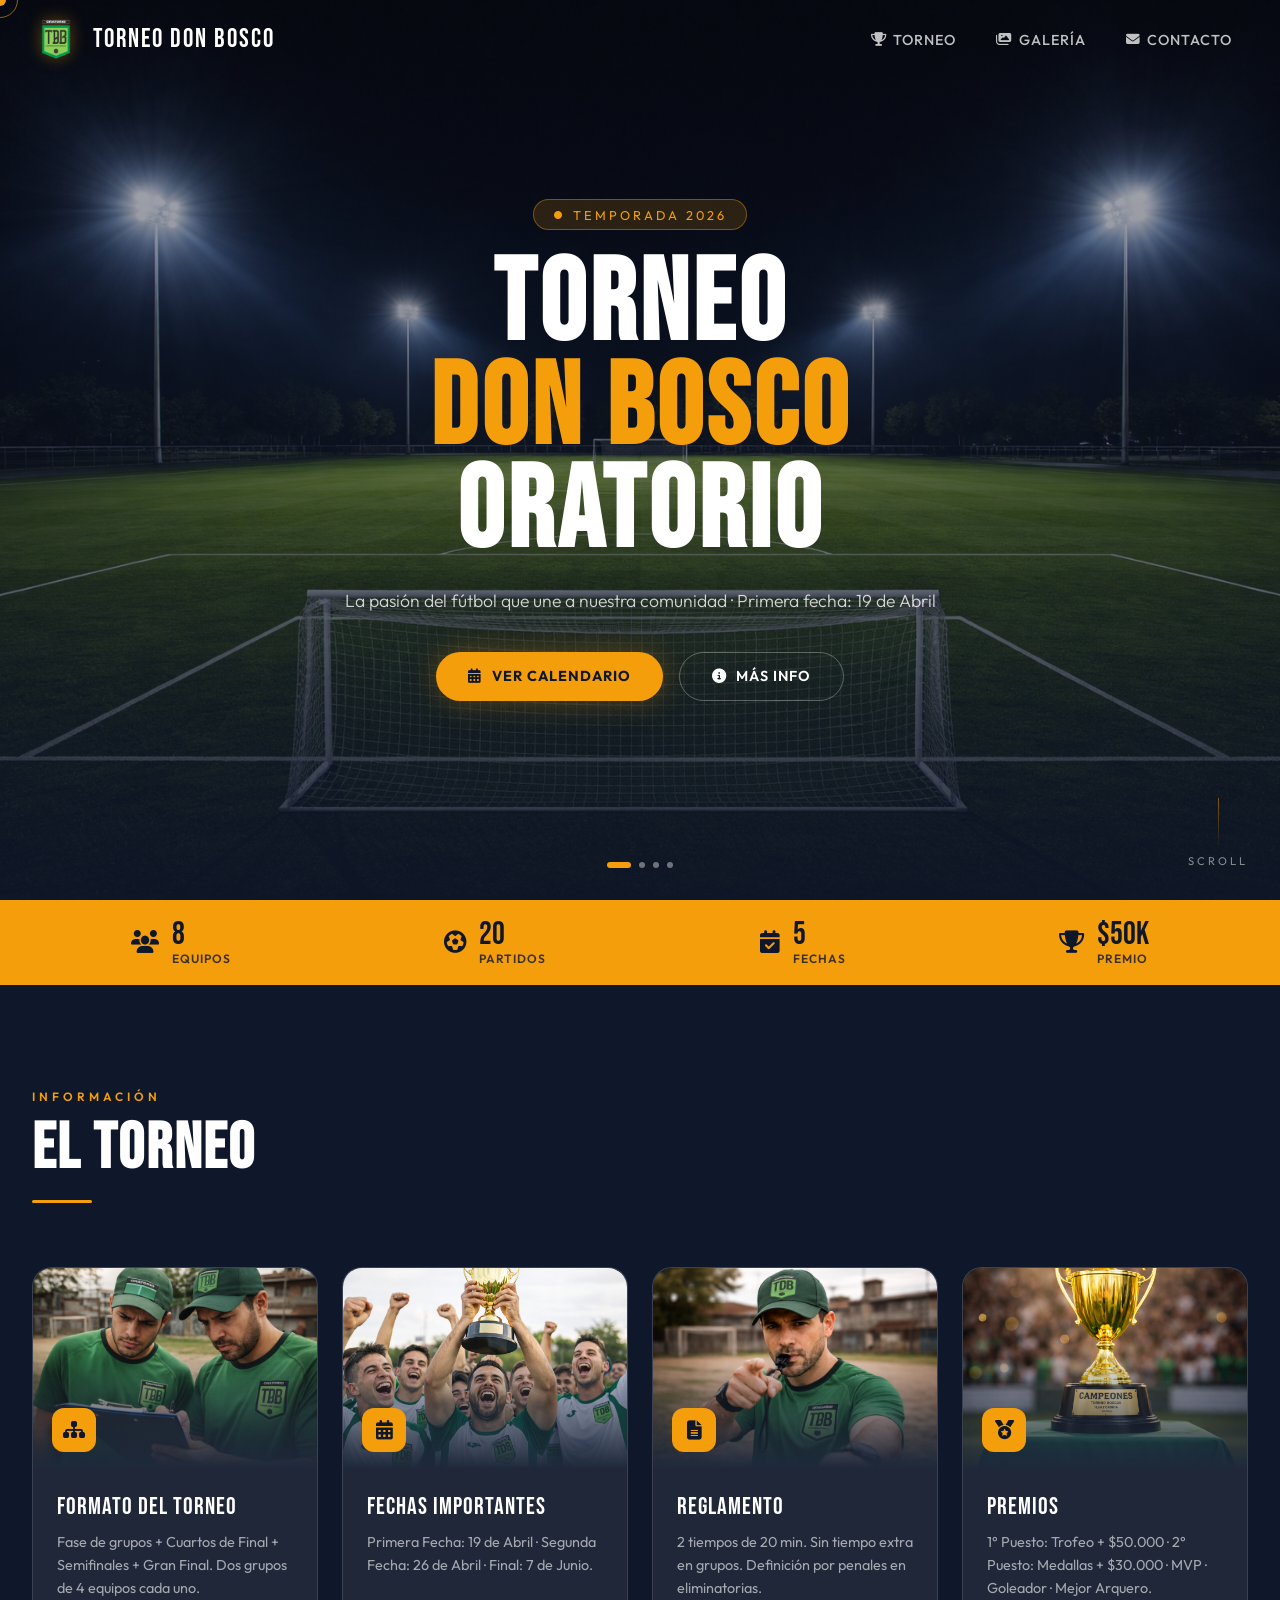
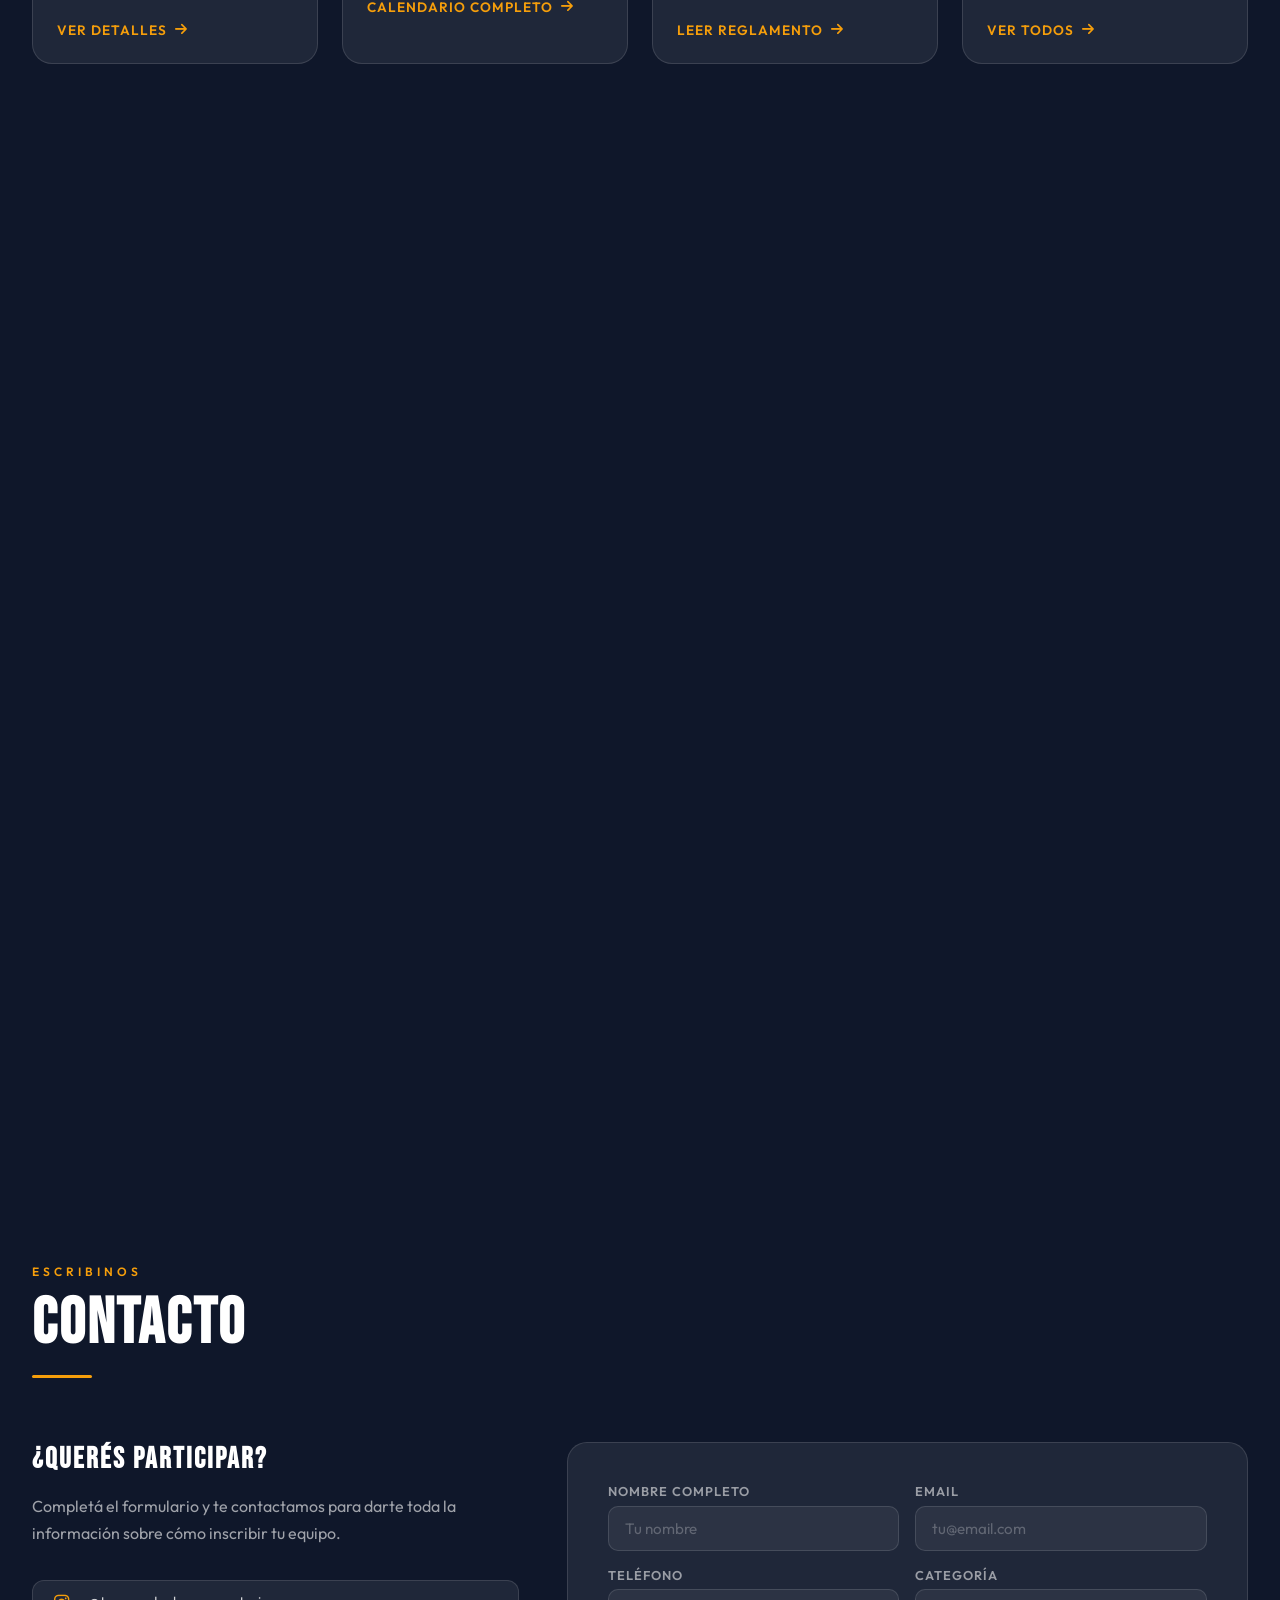
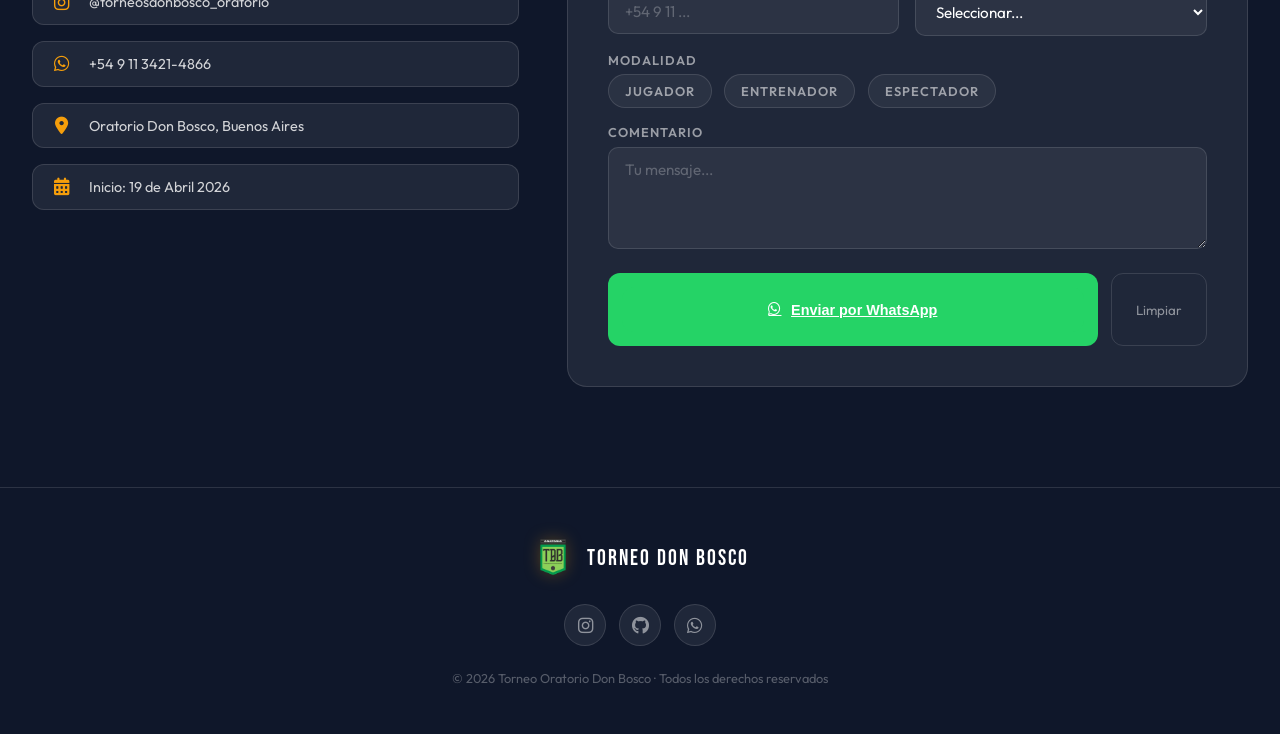
==== commit d9041ddc: "Update calendar link in hero section to use correct relative path" ====
(no text change in the page or its own stylesheets)
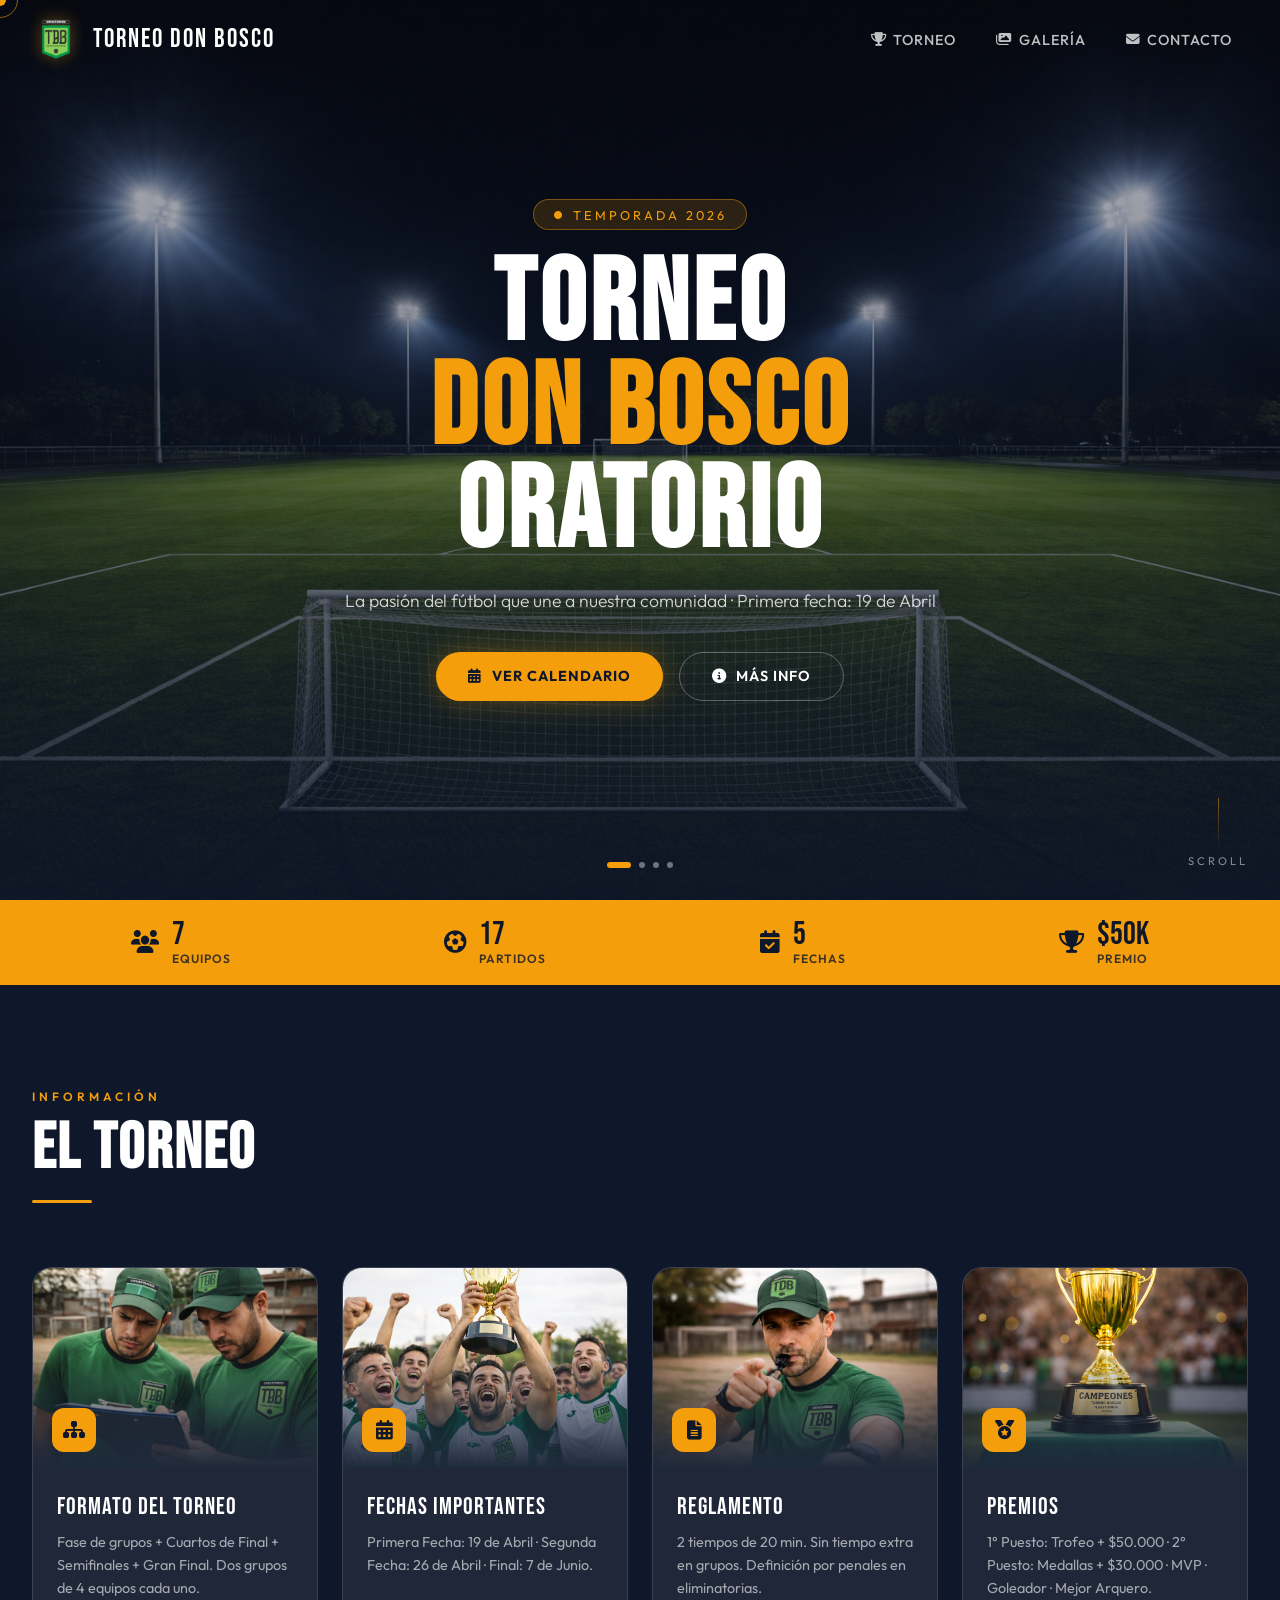
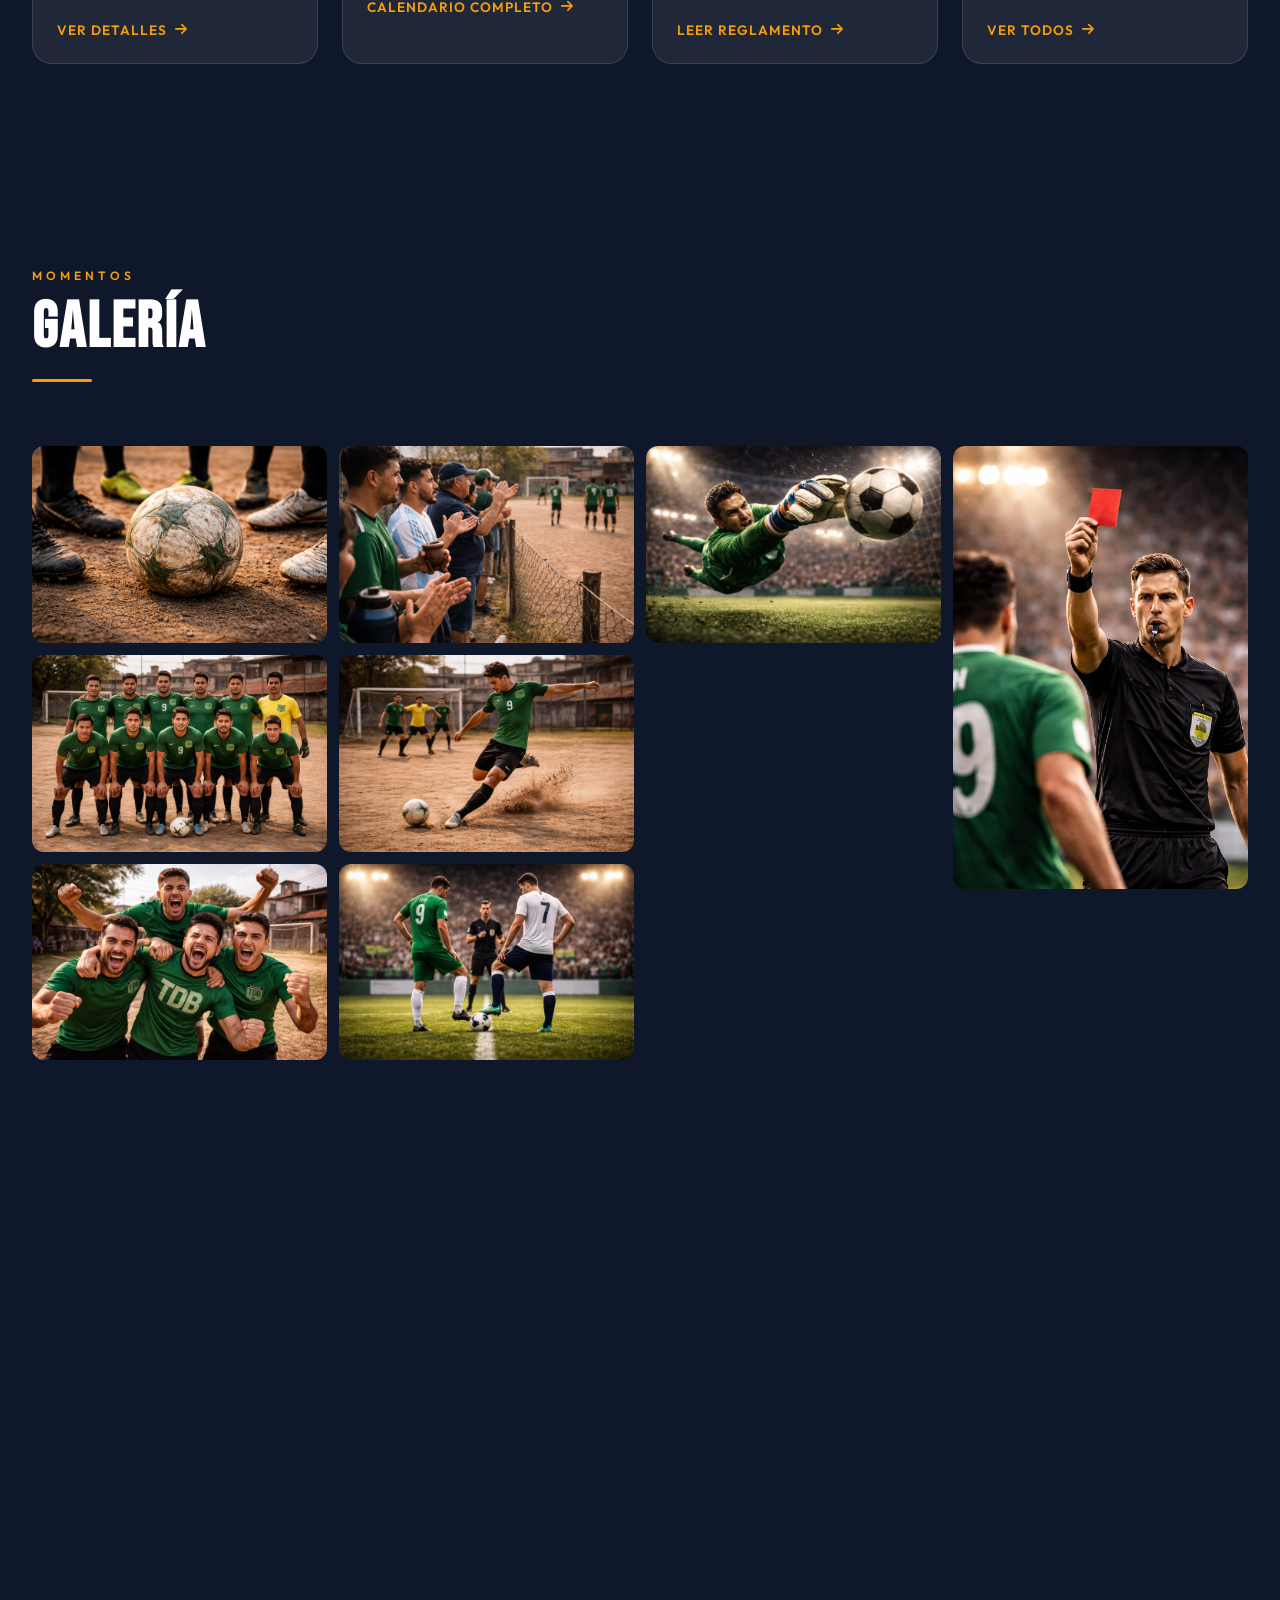
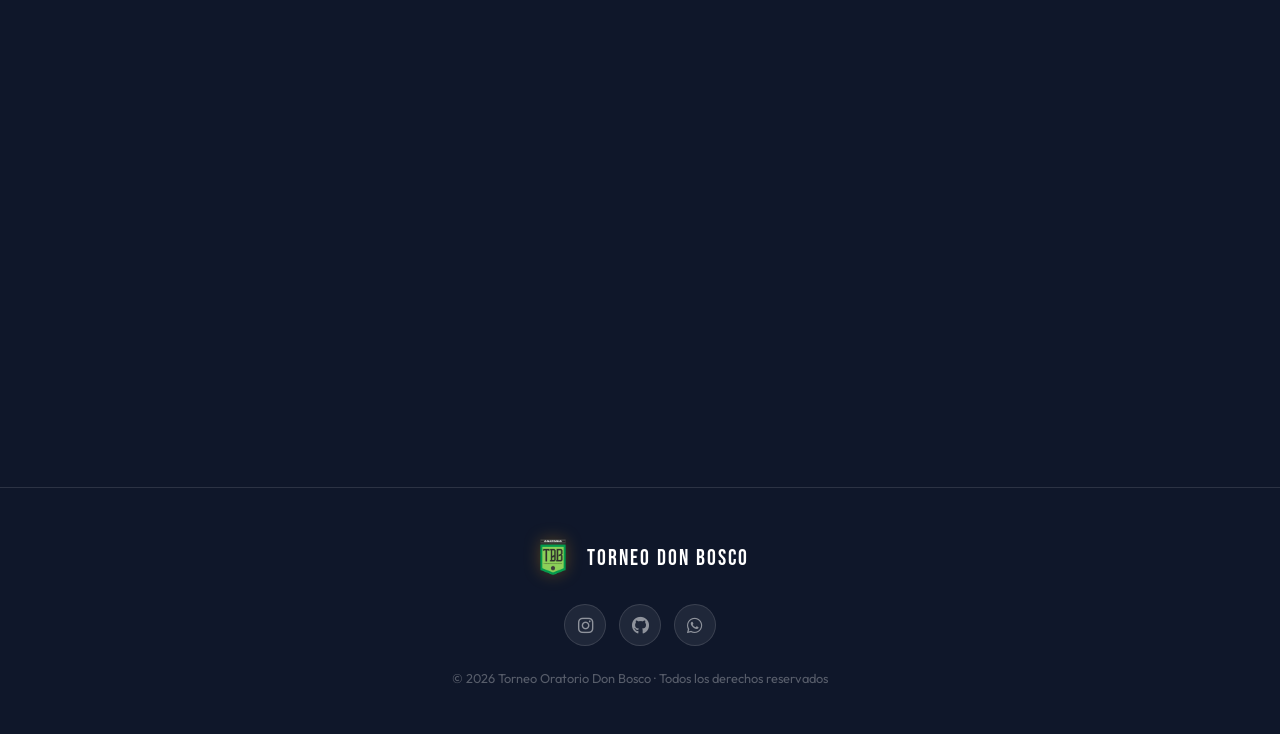
==== commit 363f3c0c: "Update calendar link in hero section to use absolute path" ====
--- a/docs/index.html
+++ b/docs/index.html
@@ -163,7 +163,7 @@
                 <div class="card-body">
                     <div class="card-title">FECHAS IMPORTANTES</div>
                     <p class="card-desc">Primera Fecha: 19 de Abril · Segunda Fecha: 26 de Abril · Final: 7 de Junio.</p>
-                    <a href="../docs/calendario/fechas.html" class="card-link" target="_blank">Calendario completo <i class="fas fa-arrow-right"></i></a>
+                    <a href="/docs/calendario/fechas.html" class="card-link" target="_blank">Calendario completo <i class="fas fa-arrow-right"></i></a>
                 </div>
             </div>
             <div class="info-card reveal" style="transition-delay: 0.3s;">
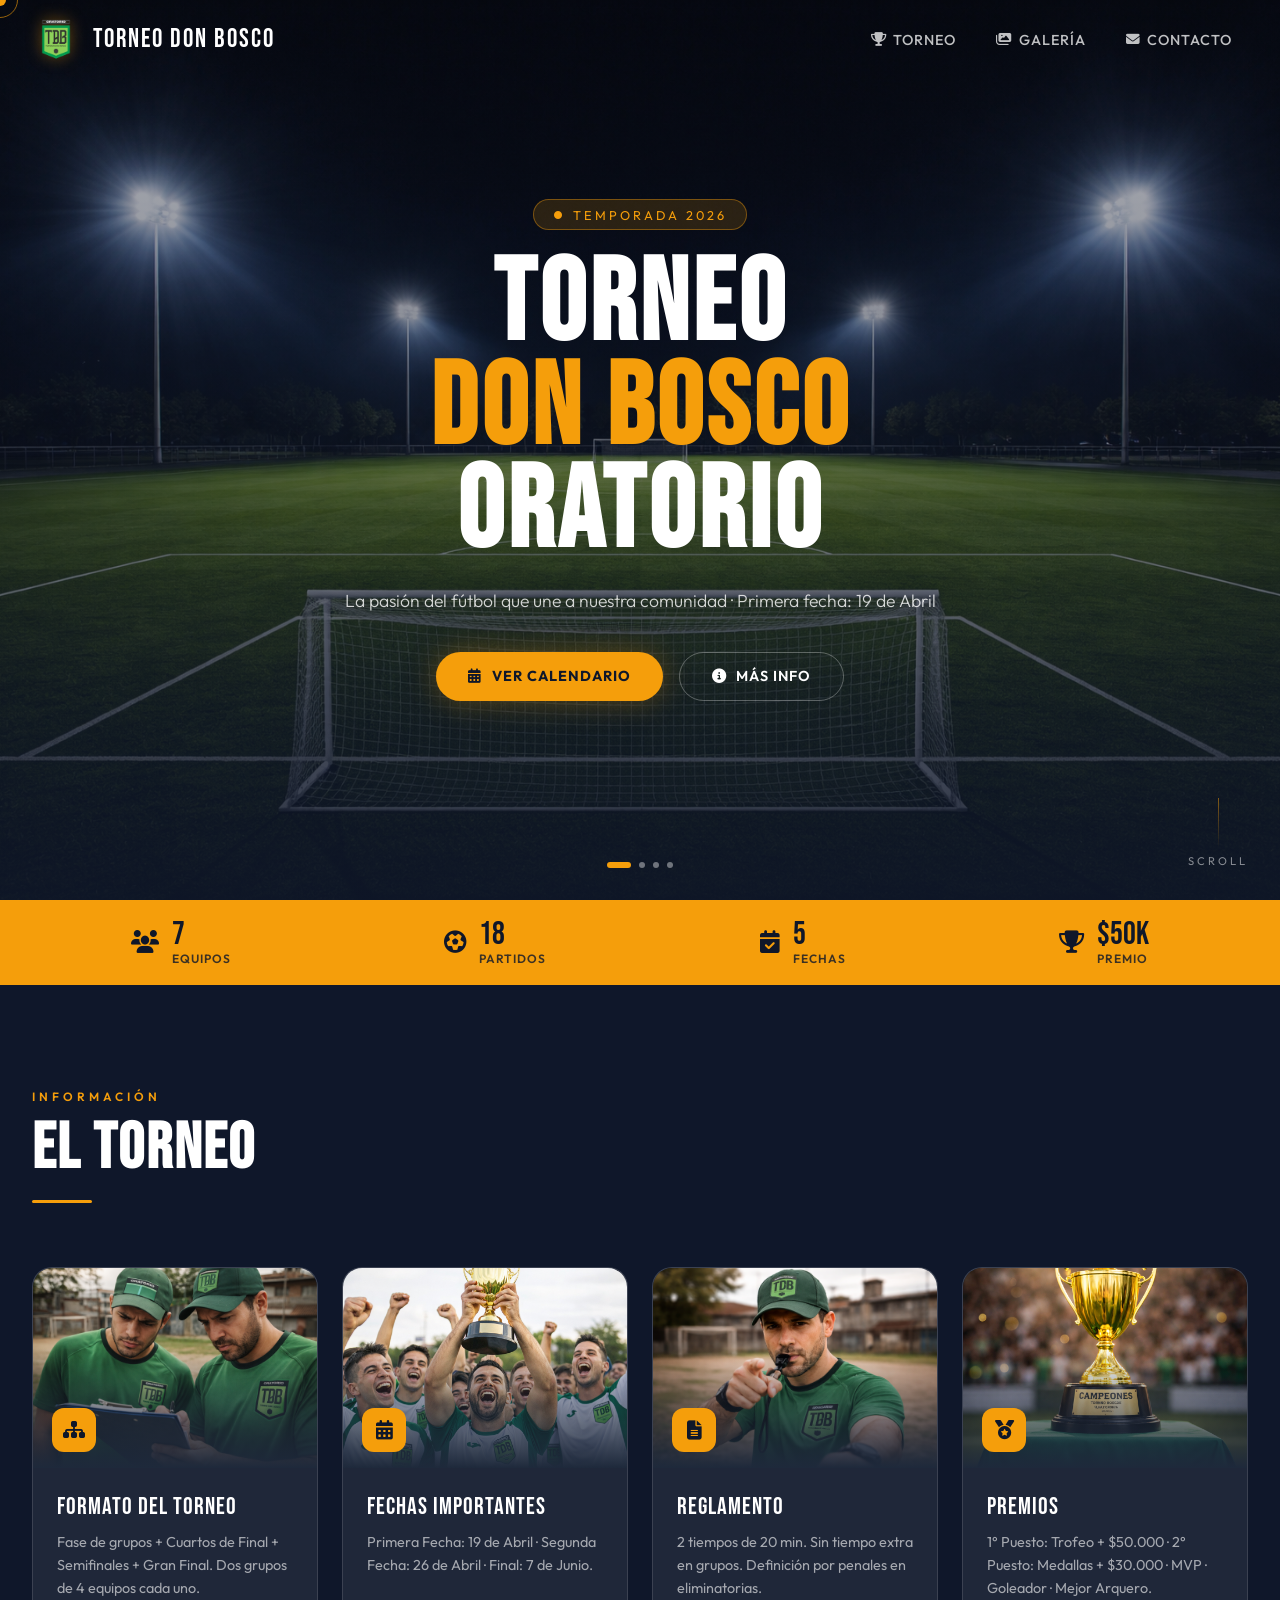
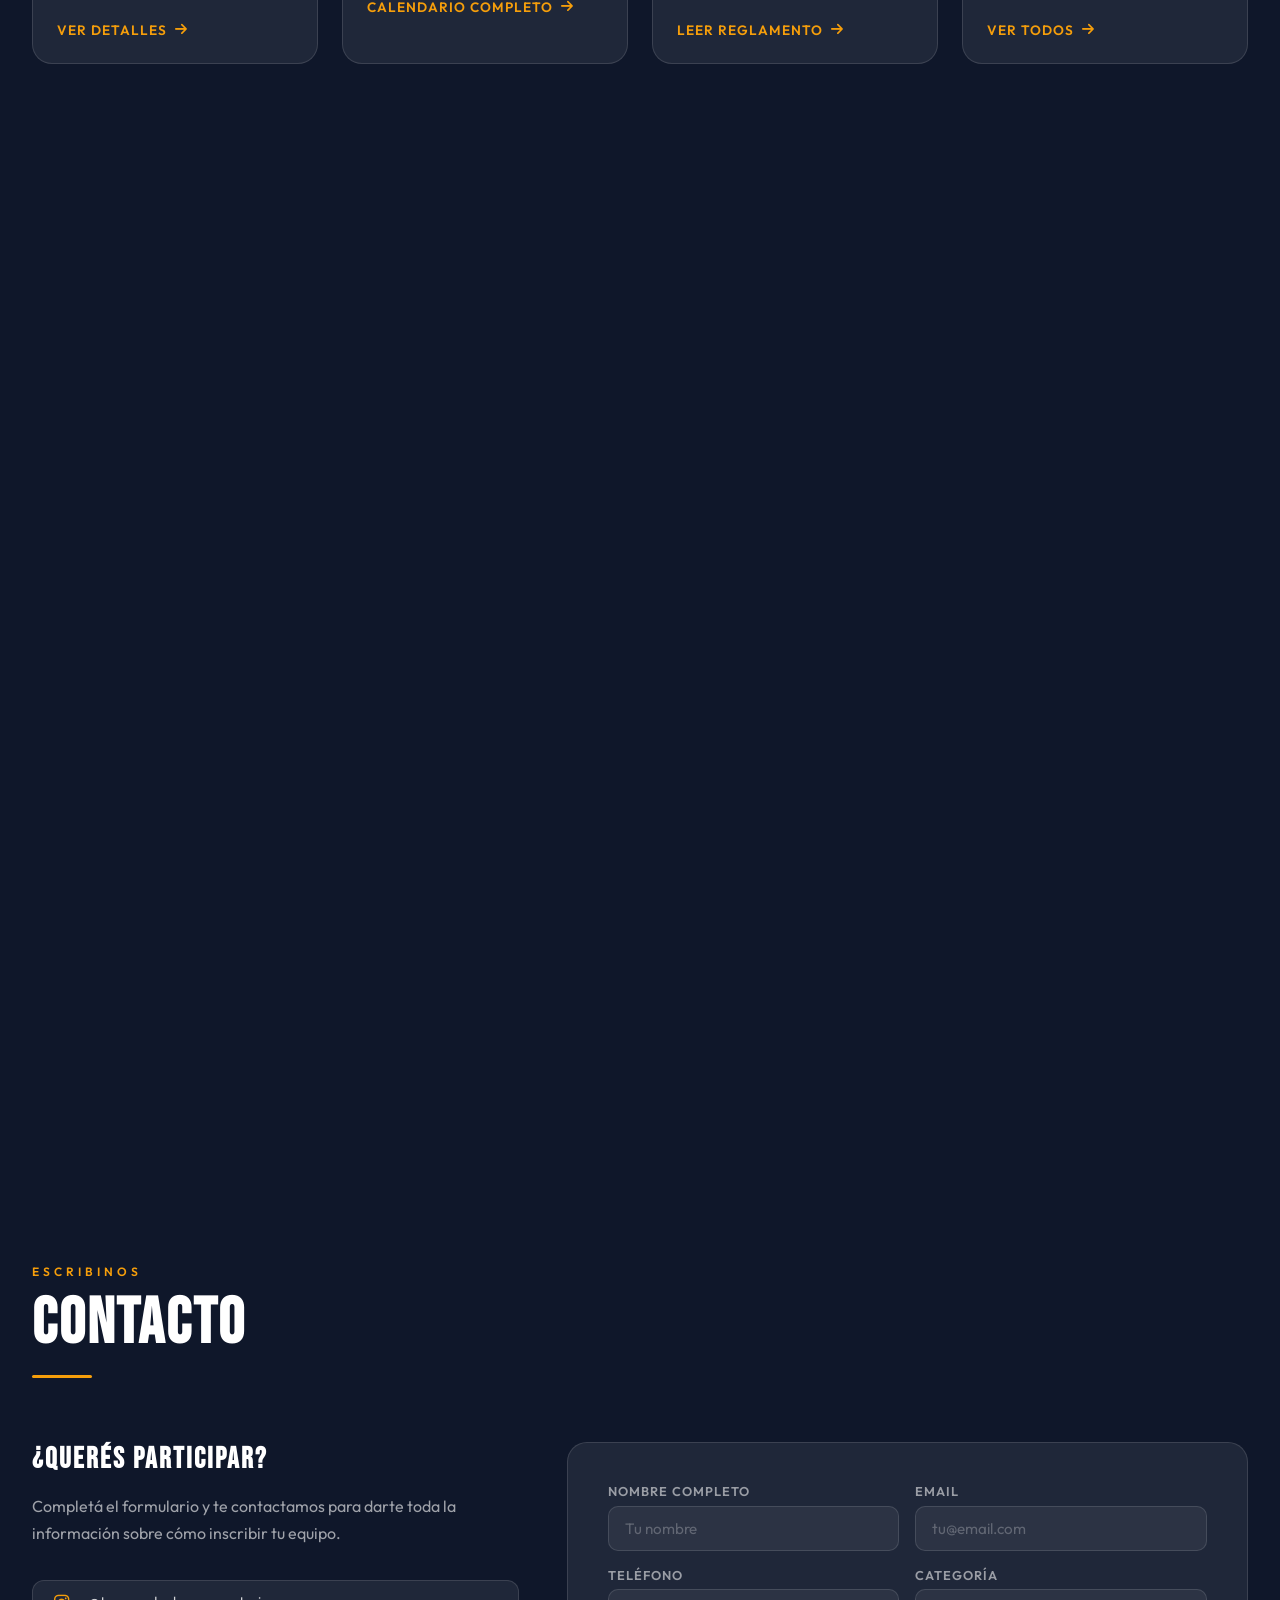
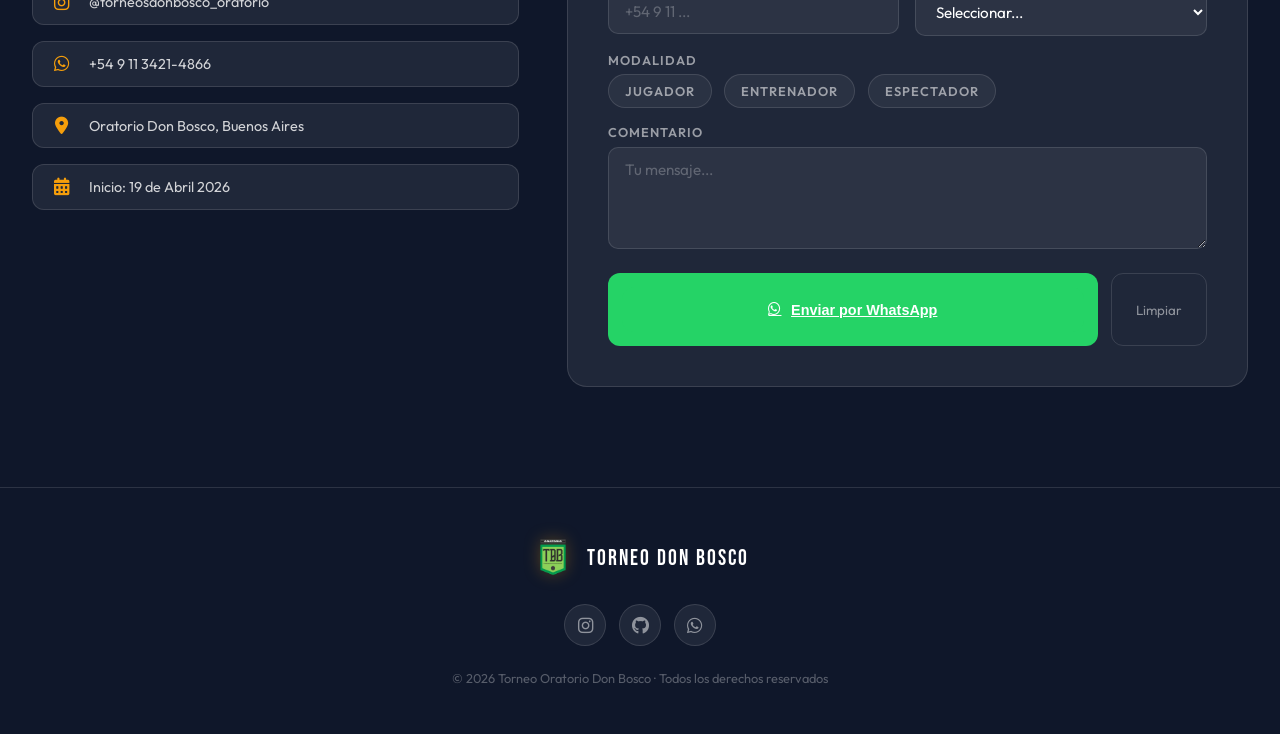
==== commit 5dd0b66d: "Update calendar link in hero section to use correct absolute path" ====
--- a/docs/index.html
+++ b/docs/index.html
@@ -83,7 +83,7 @@
             </h1>
             <p class="hero-subtitle">La pasión del fútbol que une a nuestra comunidad · Primera fecha: 19 de Abril</p>
             <div class="hero-actions">
-                <a href="fechas.html" class="btn-primary">
+                <a href="../docs/calendario/fechas.html" class="btn-primary">
                     <i class="fas fa-calendar-alt"></i> Ver Calendario
                 </a>
                 <a href="#torneo" class="btn-ghost">
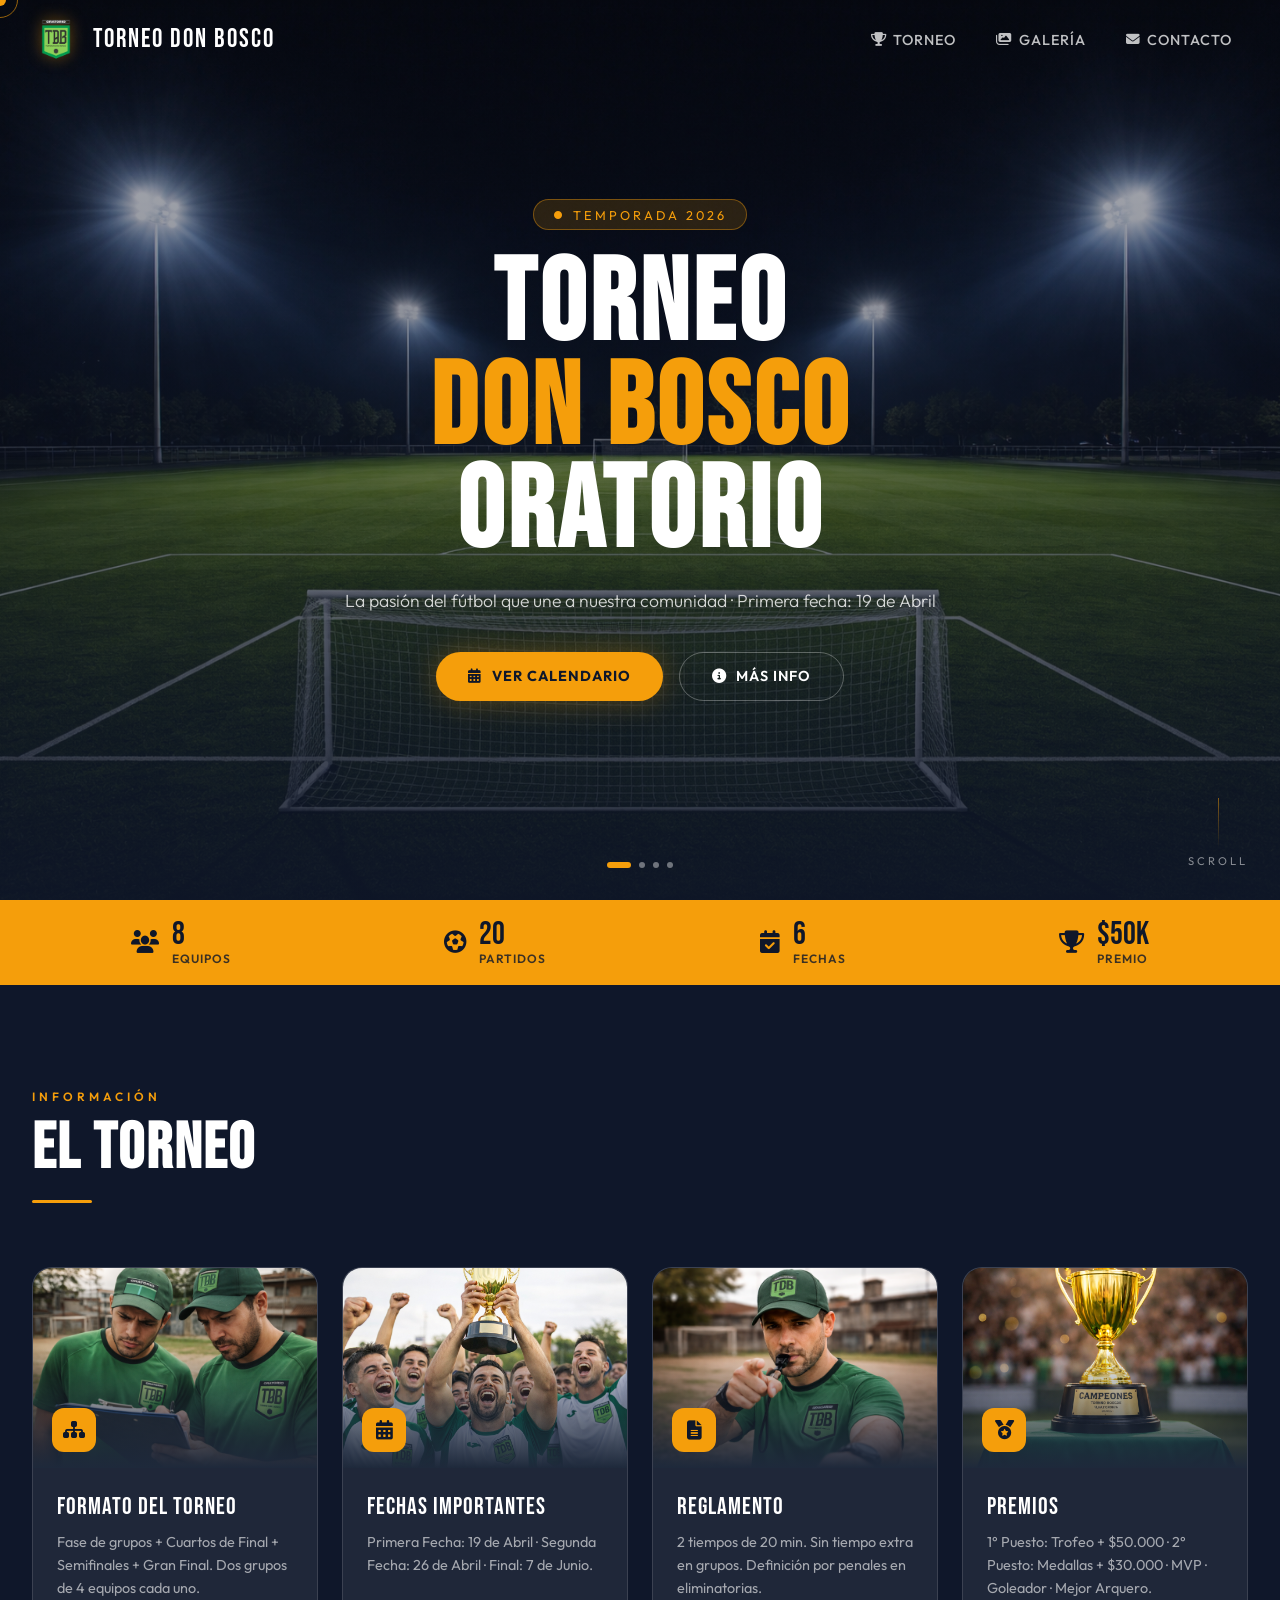
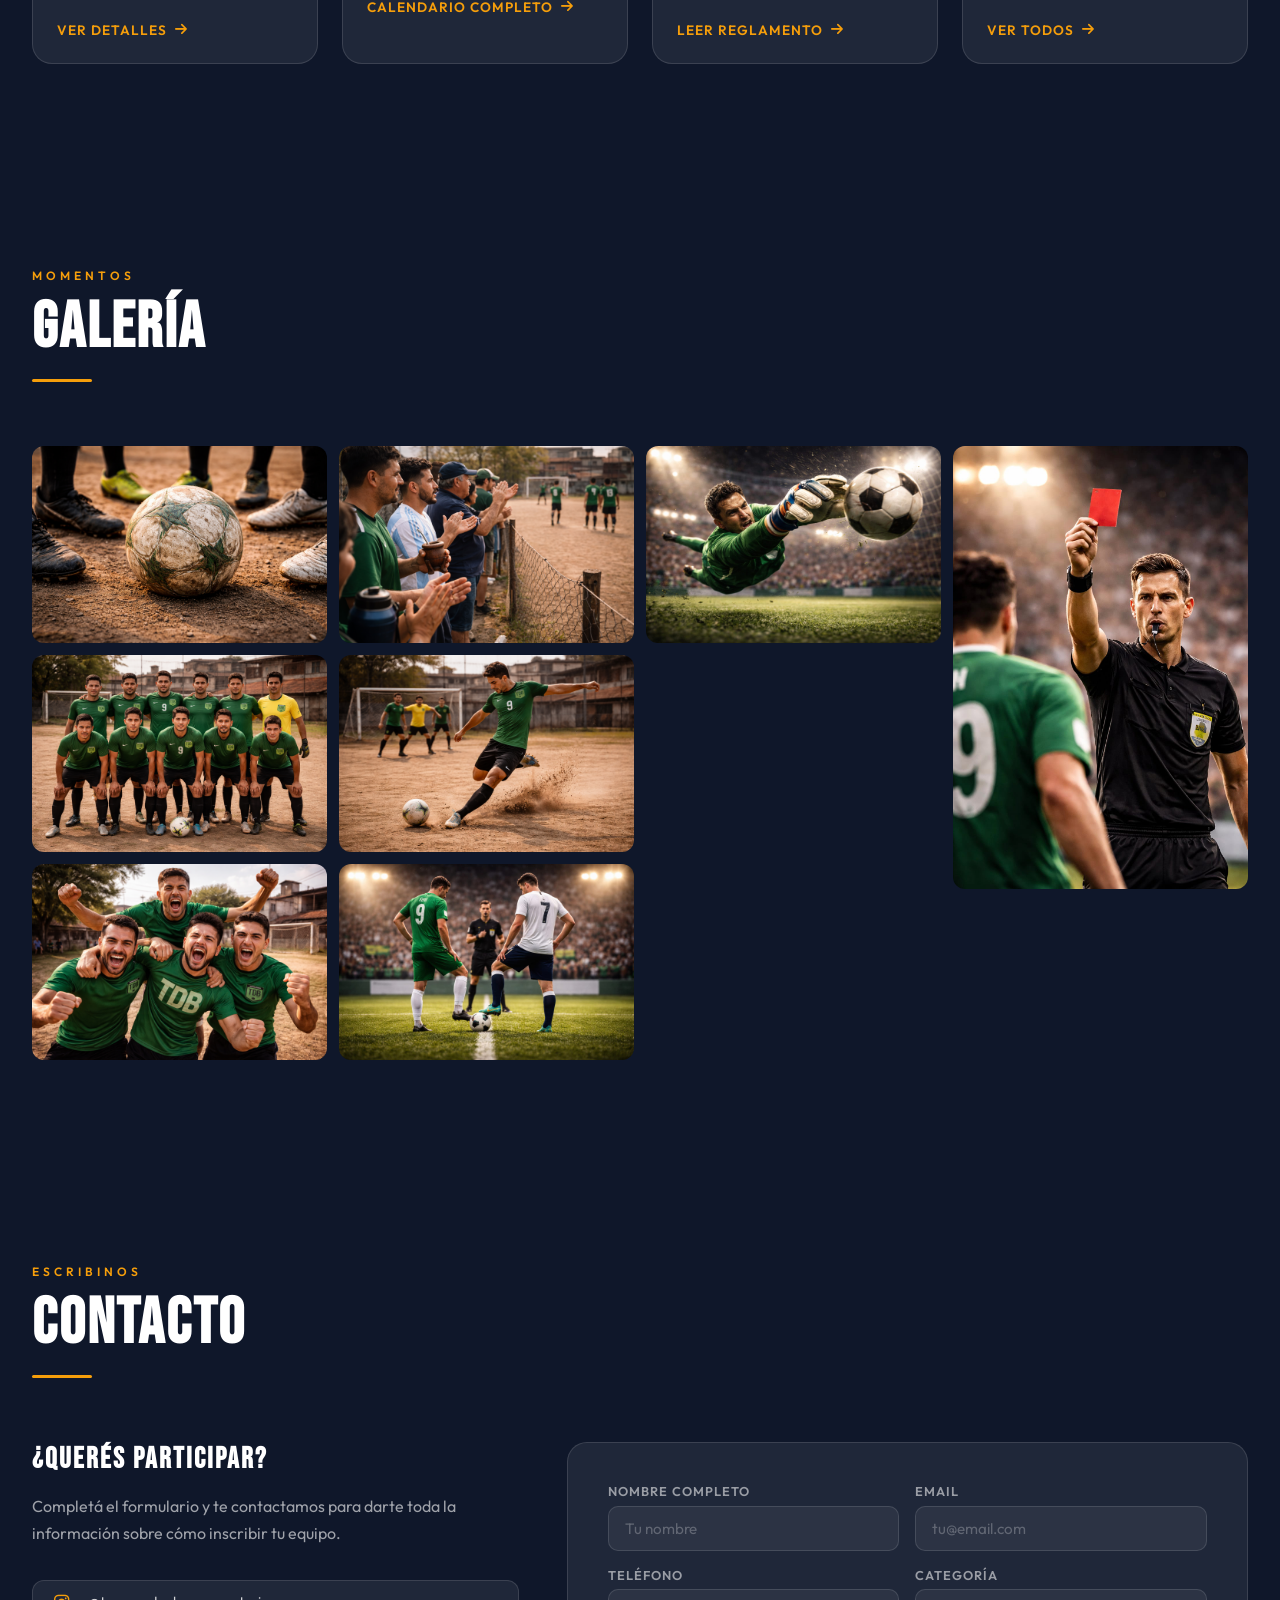
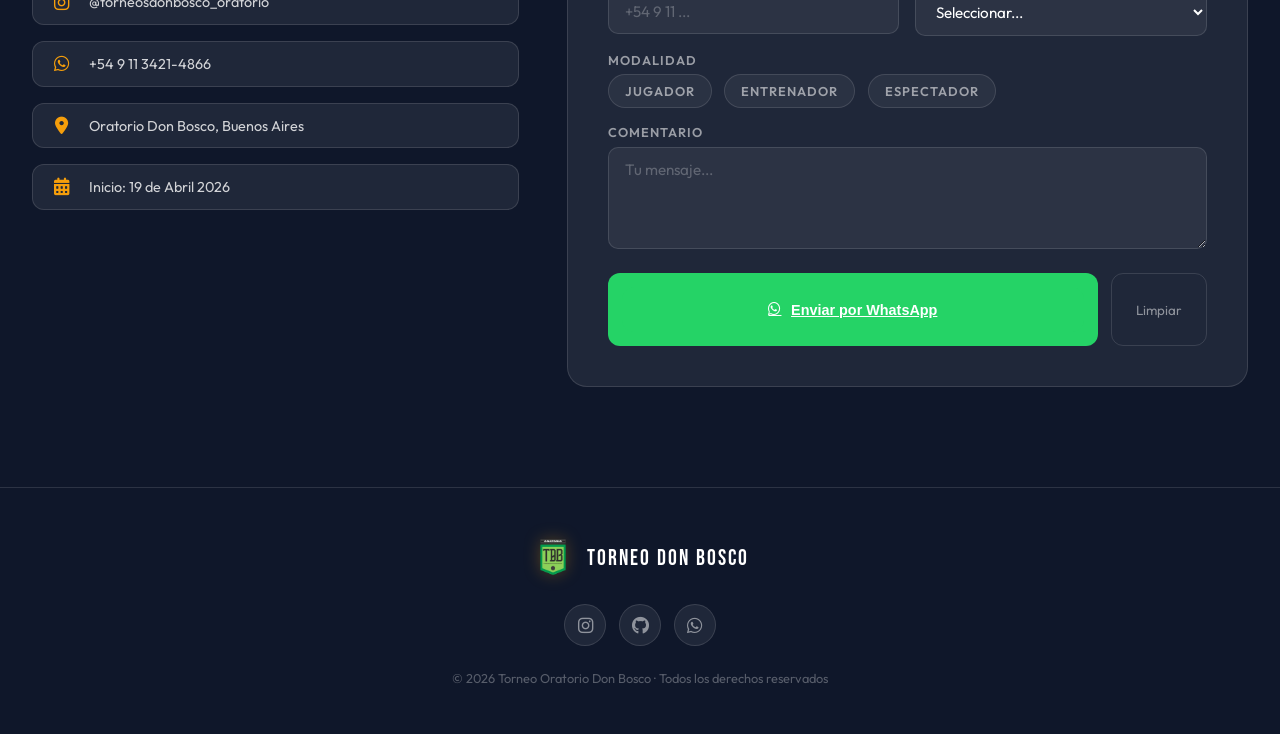
==== commit e327d14e: "Update calendar link in hero section to use correct relative path" ====
--- a/docs/index.html
+++ b/docs/index.html
@@ -83,7 +83,7 @@
             </h1>
             <p class="hero-subtitle">La pasión del fútbol que une a nuestra comunidad · Primera fecha: 19 de Abril</p>
             <div class="hero-actions">
-                <a href="../docs/calendario/fechas.html" class="btn-primary">
+                <a href="docs/calendario/fechas.html" class="btn-primary">
                     <i class="fas fa-calendar-alt"></i> Ver Calendario
                 </a>
                 <a href="#torneo" class="btn-ghost">
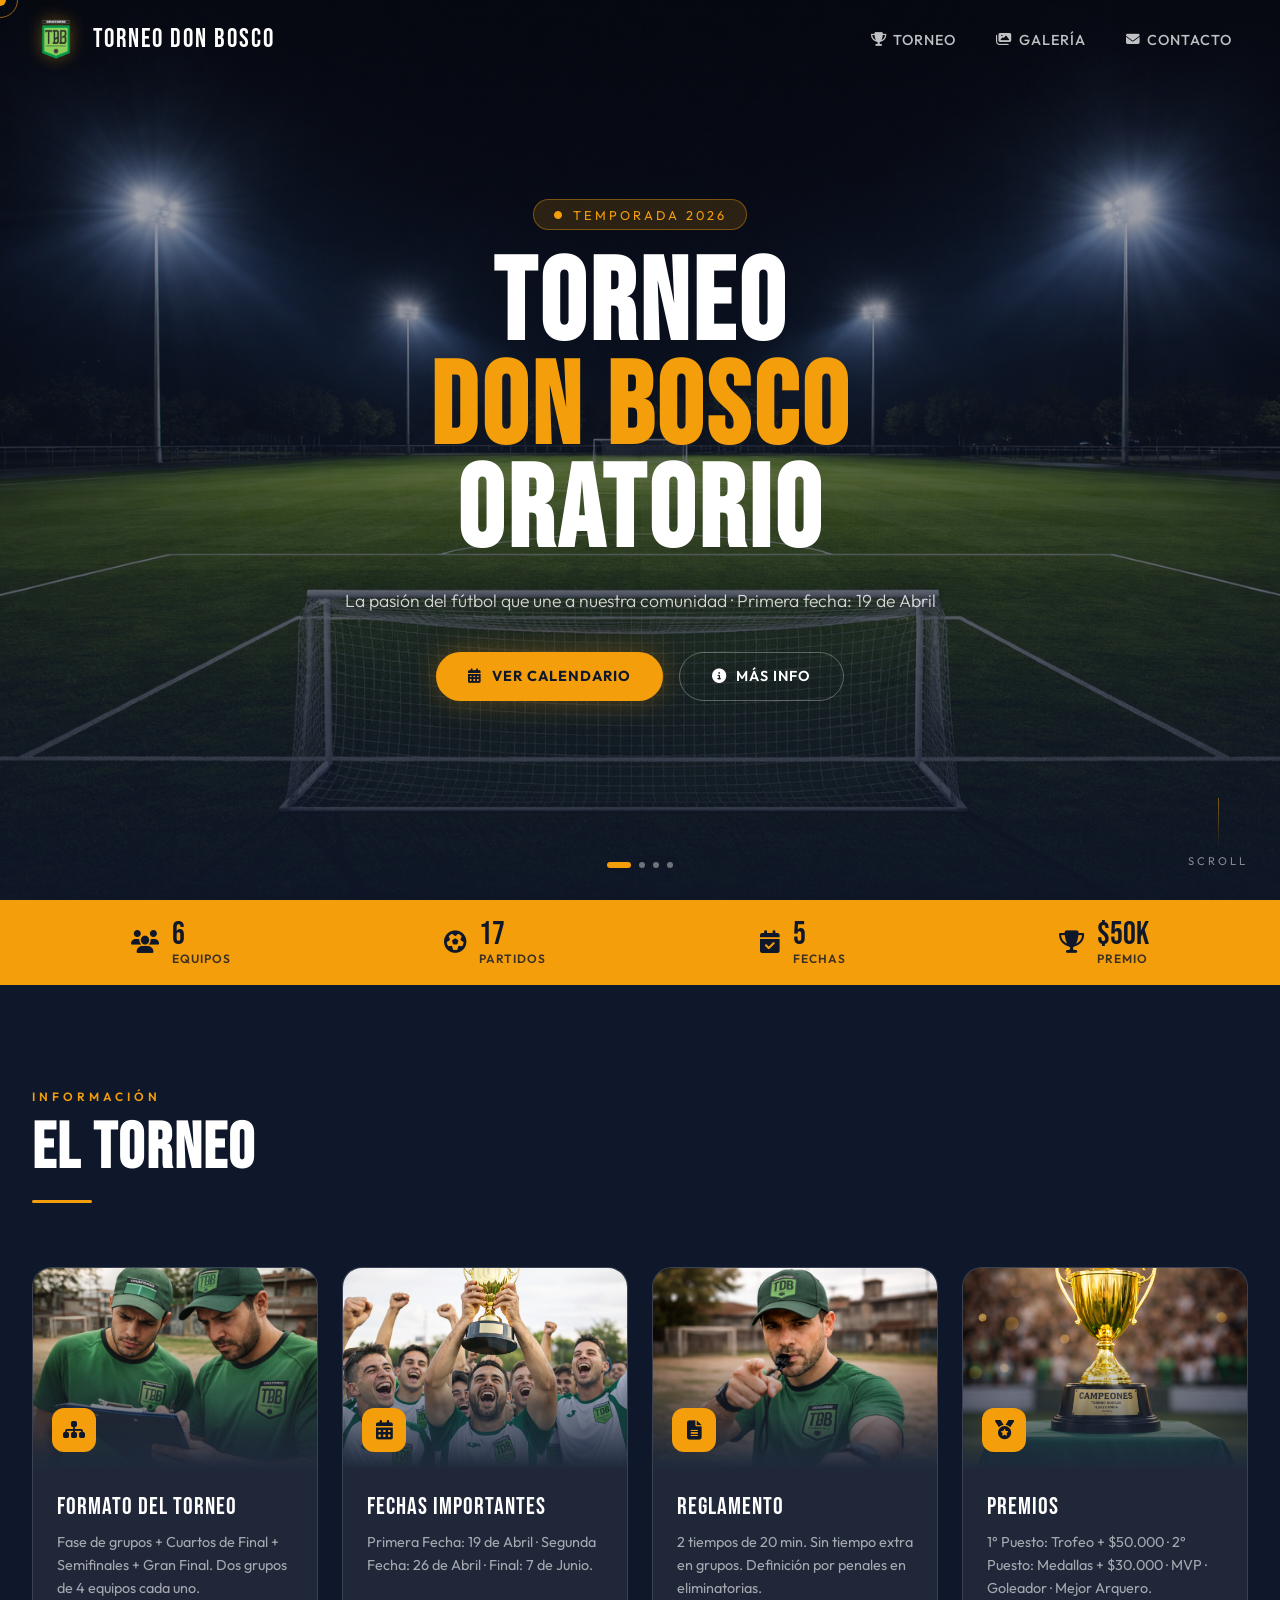
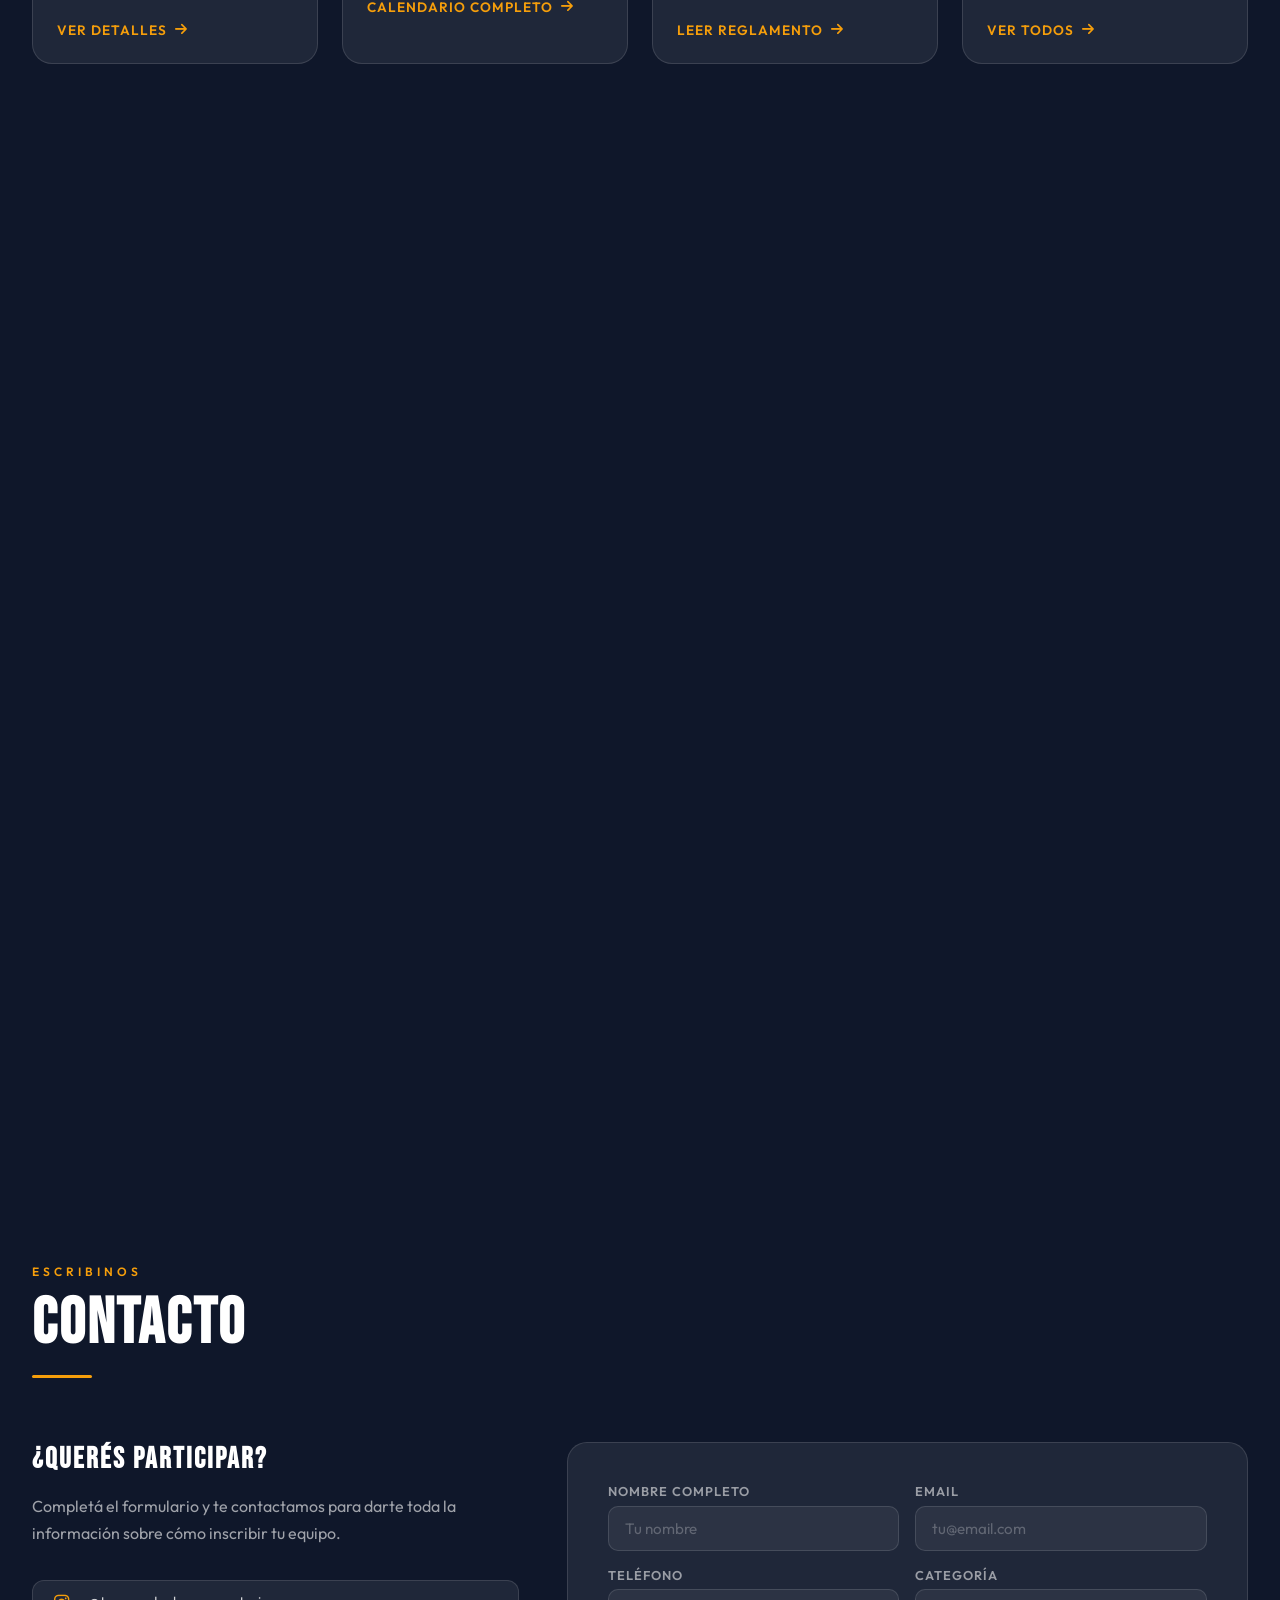
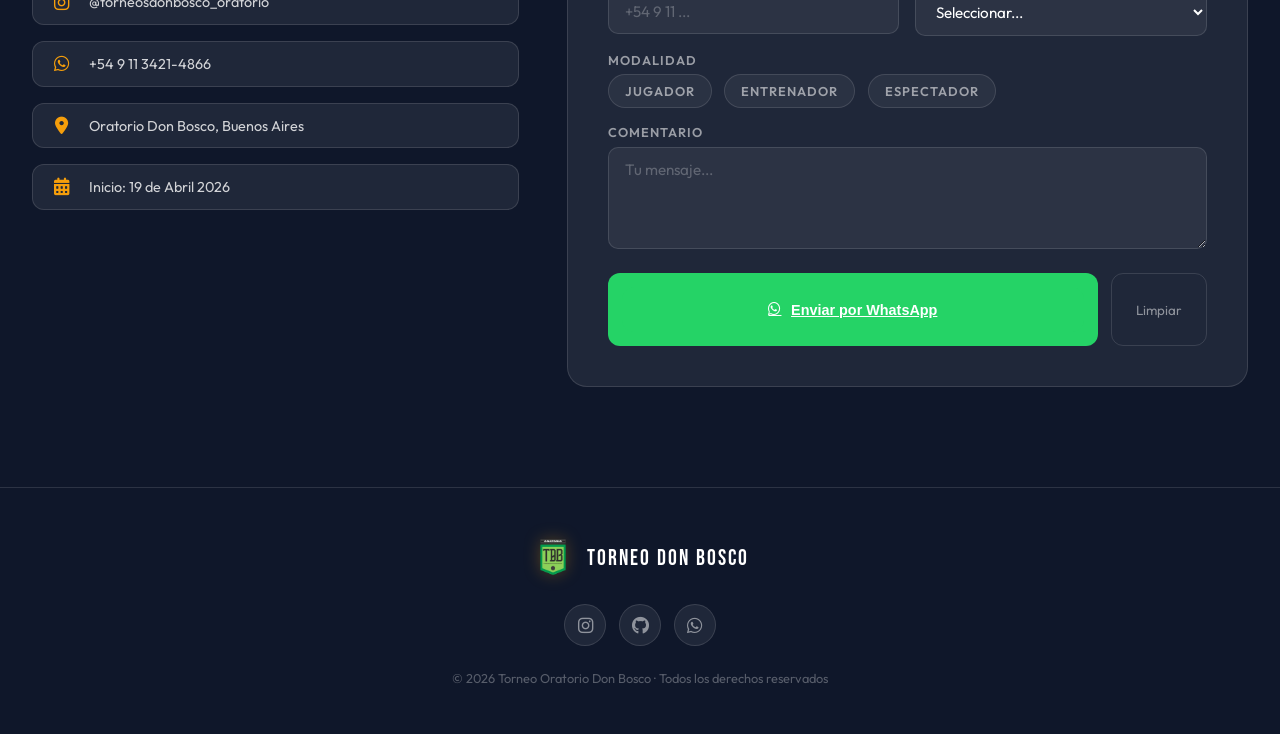
==== commit dafff0bd: "Update calendar link in hero section to use correct relative path" ====
--- a/docs/index.html
+++ b/docs/index.html
@@ -83,7 +83,7 @@
             </h1>
             <p class="hero-subtitle">La pasión del fútbol que une a nuestra comunidad · Primera fecha: 19 de Abril</p>
             <div class="hero-actions">
-                <a href="docs/calendario/fechas.html" class="btn-primary">
+                <a href="./calendario/fechas.html" class="btn-primary">
                     <i class="fas fa-calendar-alt"></i> Ver Calendario
                 </a>
                 <a href="#torneo" class="btn-ghost">
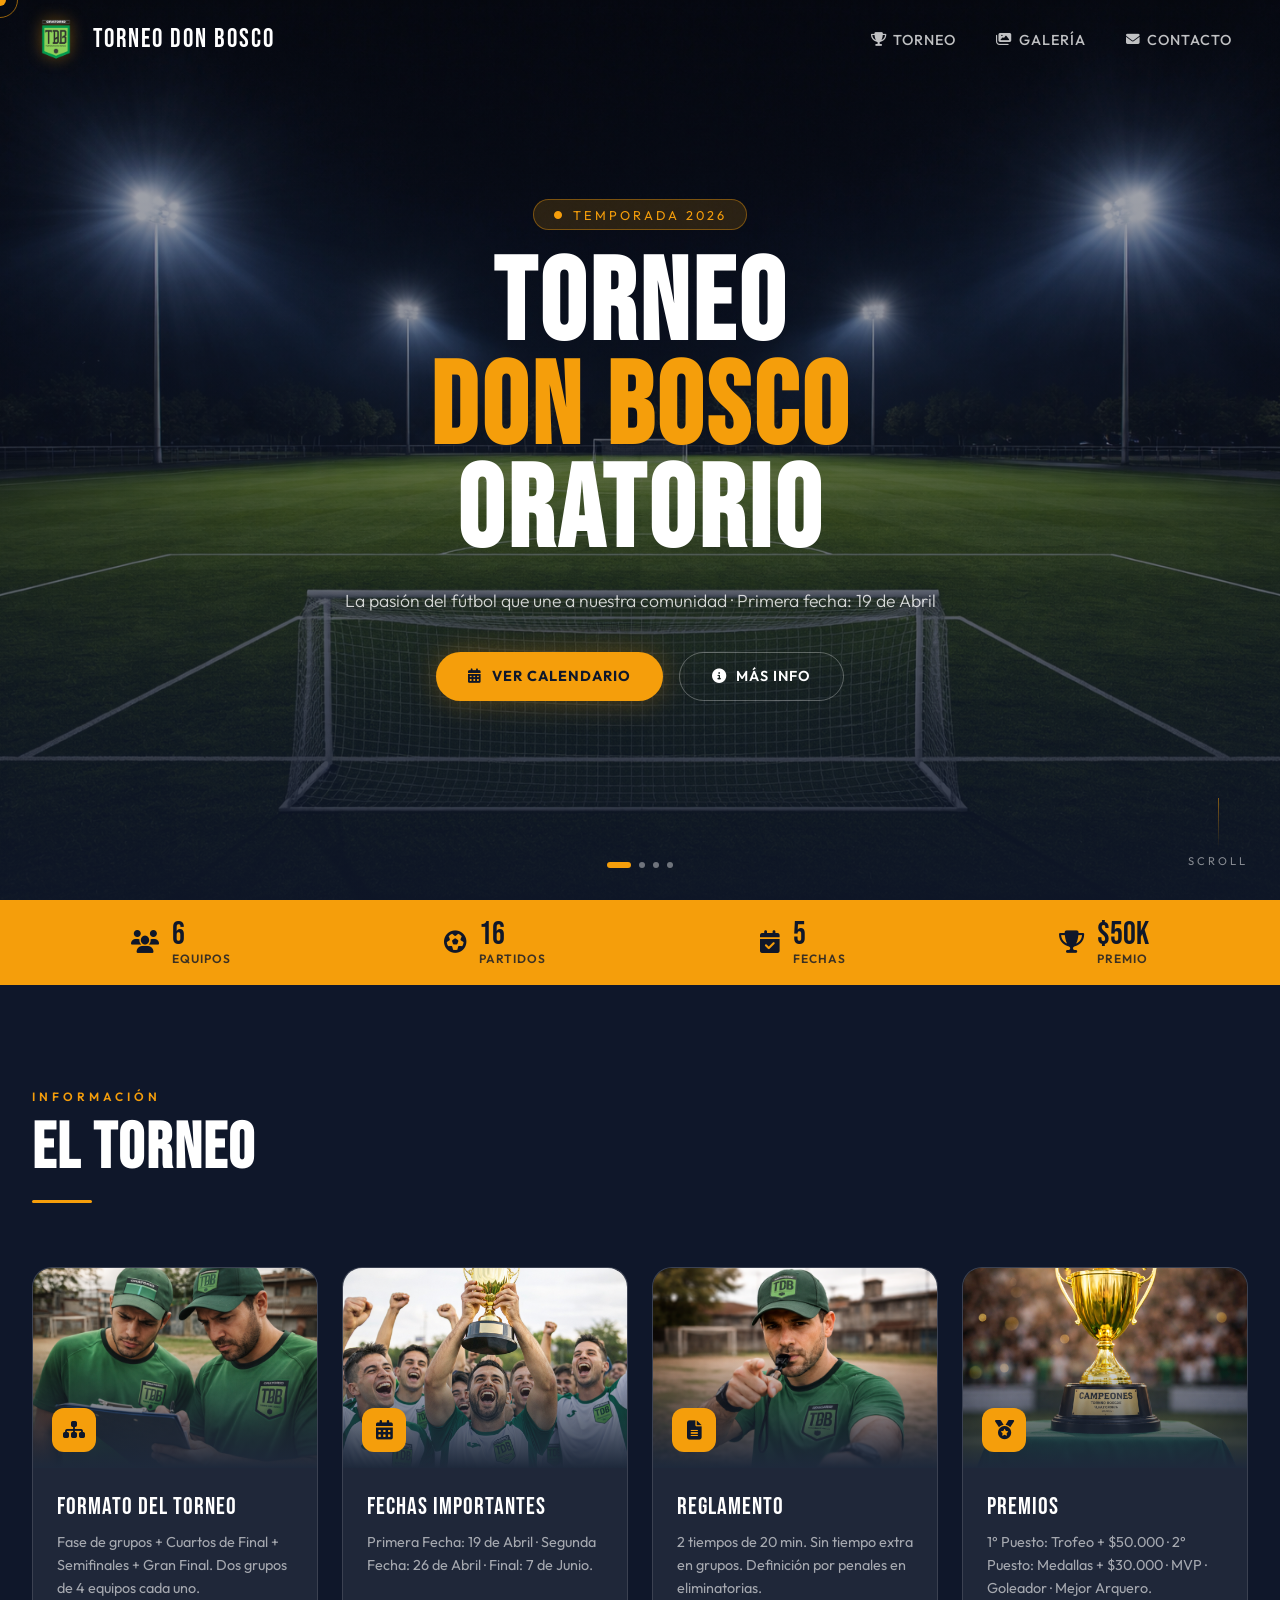
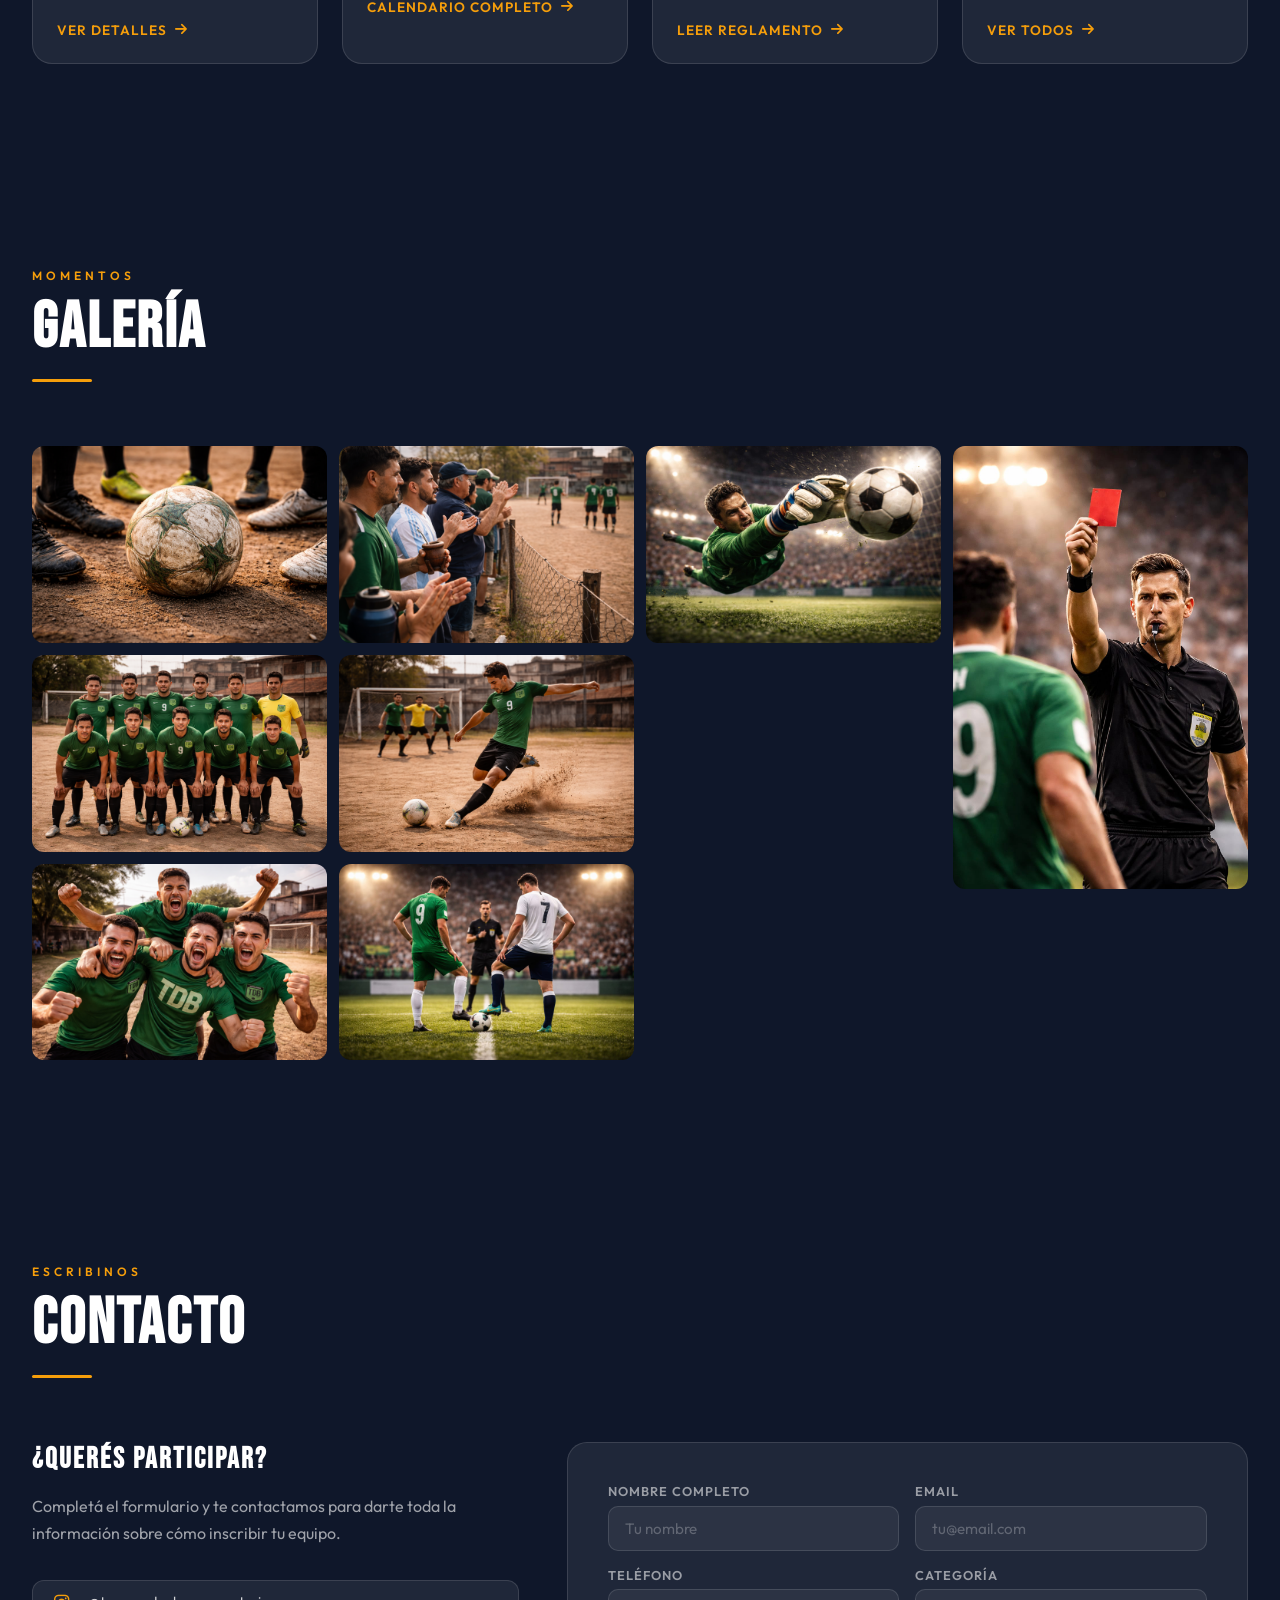
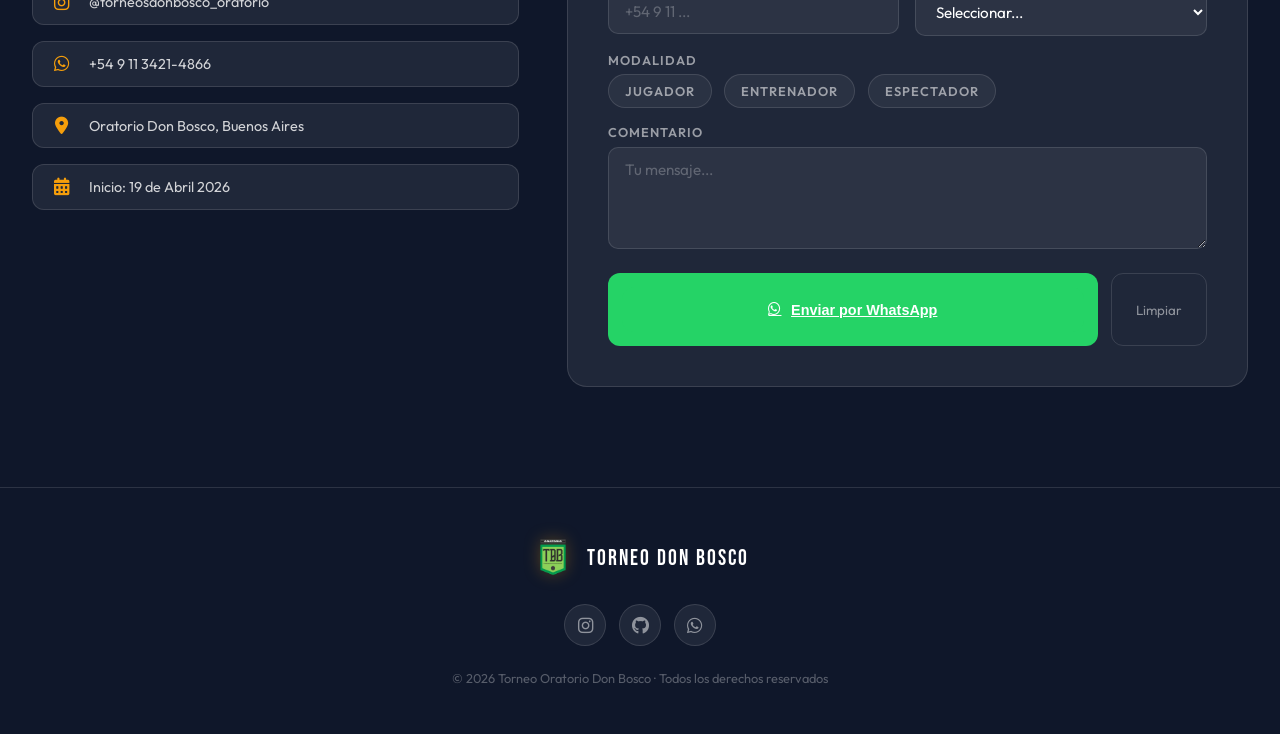
==== commit 51ae022d: "Update links in info cards to use correct relative paths" ====
--- a/docs/index.html
+++ b/docs/index.html
@@ -175,7 +175,7 @@
                 <div class="card-body">
                     <div class="card-title">REGLAMENTO</div>
                     <p class="card-desc">2 tiempos de 20 min. Sin tiempo extra en grupos. Definición por penales en eliminatorias.</p>
-                    <a href="reglamento.html" class="card-link" target="_blank">Leer reglamento <i class="fas fa-arrow-right"></i></a>
+                    <a href="docs/reglamento/reglamento.html" class="card-link" target="_blank">Leer reglamento <i class="fas fa-arrow-right"></i></a>
                 </div>
             </div>
             <div class="info-card reveal" style="transition-delay: 0.4s;">
@@ -187,7 +187,7 @@
                 <div class="card-body">
                     <div class="card-title">PREMIOS</div>
                     <p class="card-desc">1° Puesto: Trofeo + $50.000 · 2° Puesto: Medallas + $30.000 · MVP · Goleador · Mejor Arquero.</p>
-                    <a href="premios.html" class="card-link" target="_blank">Ver todos <i class="fas fa-arrow-right"></i></a>
+                    <a href="../docs/premiacion/premios.html" class="card-link" target="_blank">Ver todos <i class="fas fa-arrow-right"></i></a>
                 </div>
             </div>
         </div>
